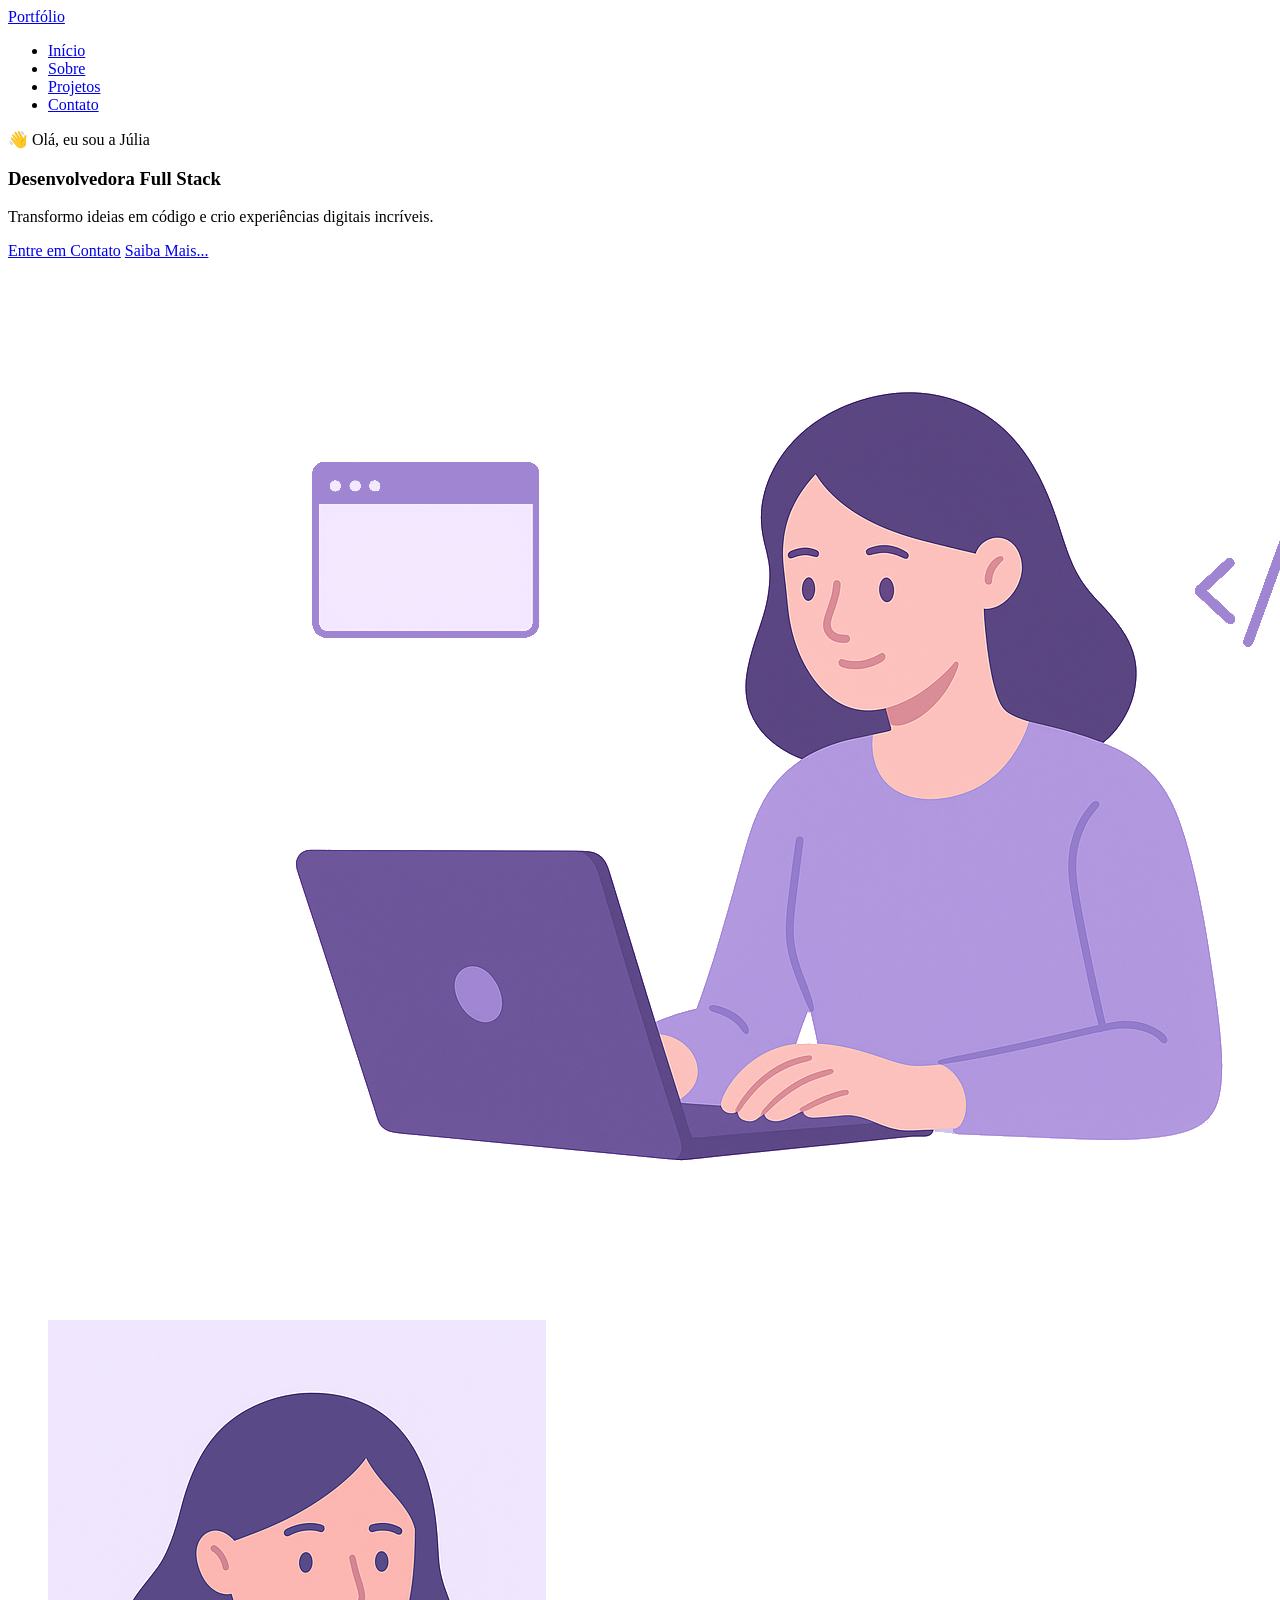
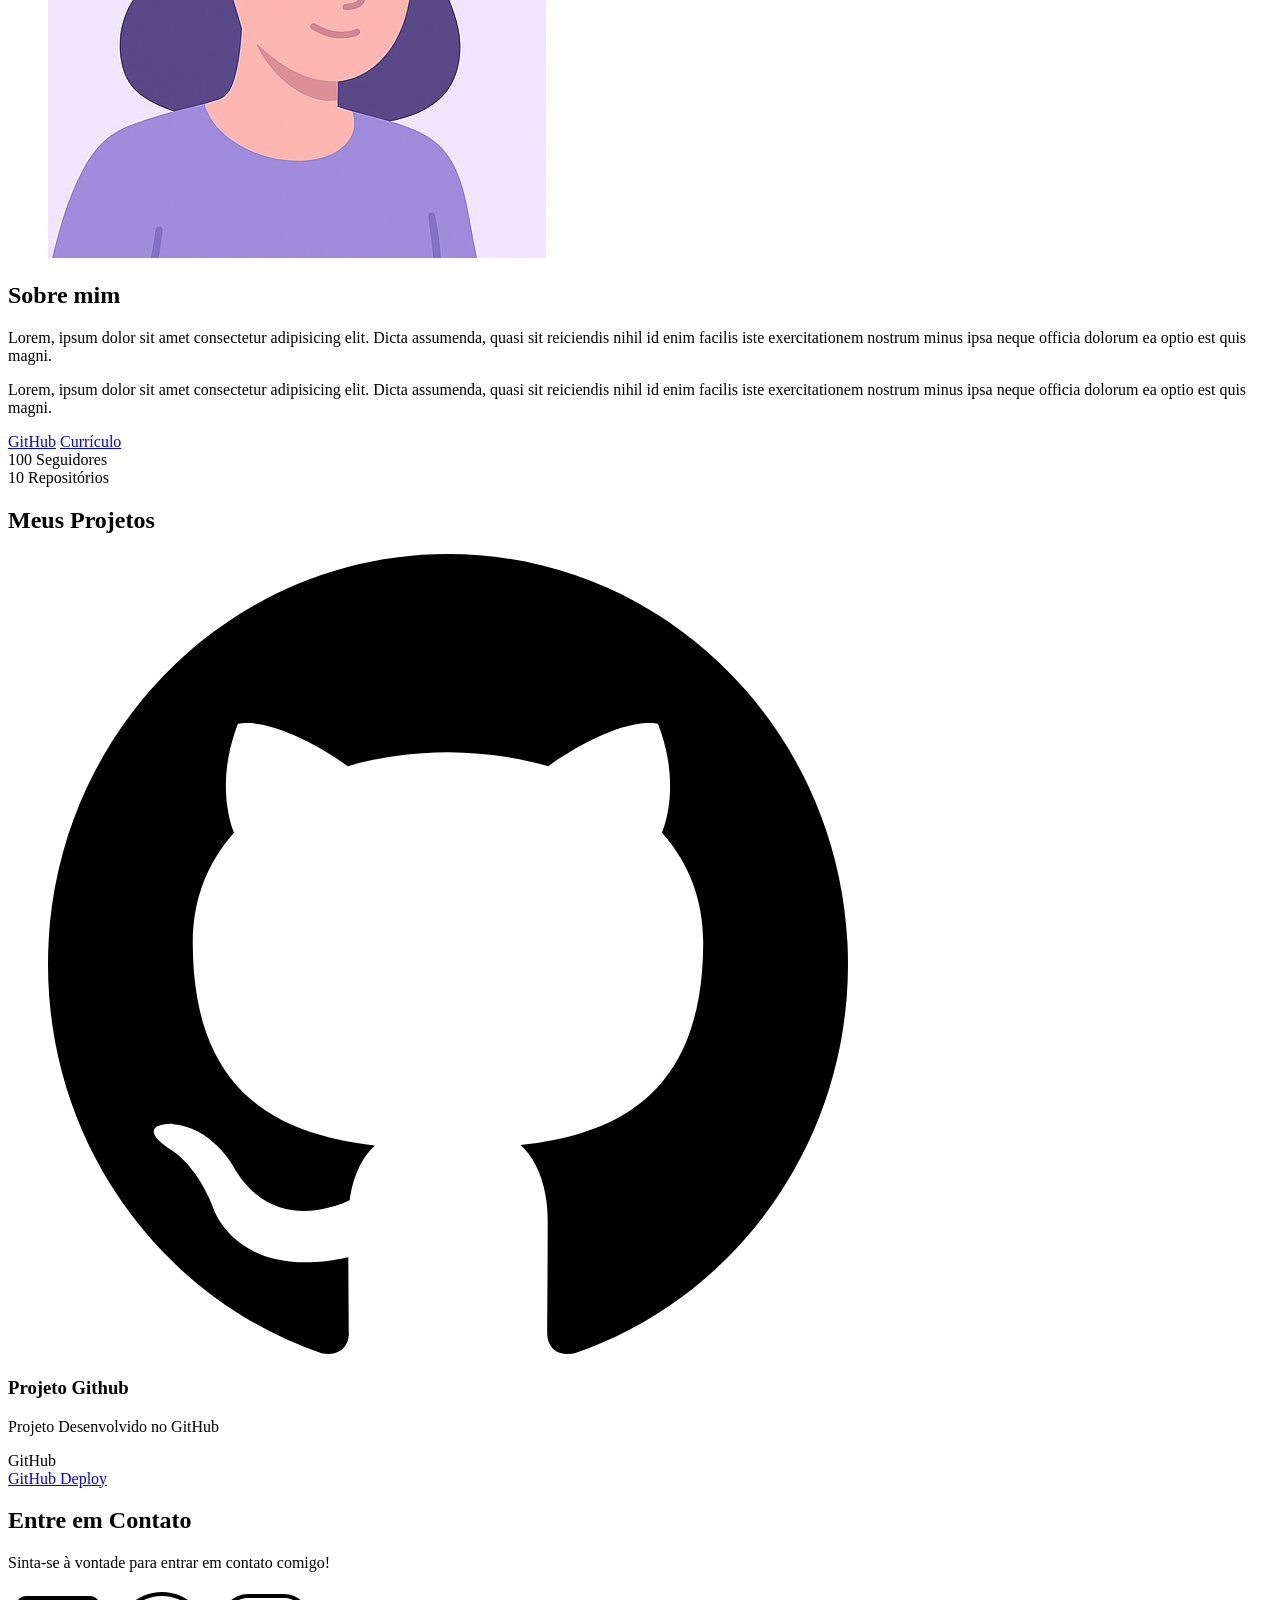
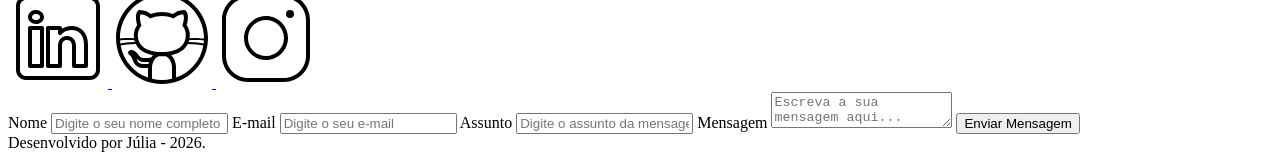
==== index.html @ b851d372 "✨ New Feature: Corpo do projeto." ====
<!DOCTYPE html>
<html lang="pt-BR">
<head>
    
    <meta charset="UTF-8">
    <meta name="viewport" content="width=device-width, initial-scale=1.0">
     <link rel="icon" type="image/svg+xml" href="./assets/img/favicon.svg">
    <title> Portfólio Júlia</title>
</head>
<body>

     <!-- Cabeçalho da Página (header) -->
    <header>

         <div class="menu-content">

        <!-- TÍTULO -->
        <a href="index.html" id="titulo">Portfólio</a>

        <!-- MENU -->
        <nav>
            <ul class="menu-list">
                <li><a href="#hero">Início</a></li>
                <li><a href="#about">Sobre</a></li>
                <li><a href="#projects">Projetos</a></li>
                <li><a href="#contact">Contato</a></li>
            </ul>
        </nav>

    </div>

    </header>
      <!-- Seção Principal da Página (main) -->
    <main>

          <!-- Seção de Boas vindas -->
    <section id="hero" class="section-container hero-container">

        <!-- BOAS VINDAS -->
        <article class="hero-content">

            <span>👋 Olá, eu sou a Júlia</span>
            <h1>Desenvolvedora Full Stack</h1>
            <p>Transformo ideias em código e crio experiências digitais incríveis.</p>

            <div class="buttons-container">
                <a href="#contact" class="botao">Entre em Contato</a>
                <a href="#about" class="botao-outline">Saiba Mais...</a>
            </div>

        </article>

        <!-- IMAGEM -->
        <figure class="hero-image">
            <img src="./assets/img/foto_dev_woman.svg"
                 alt="Foto do autor."
                 class="float-animation">
        </figure>


    </section>

    <!-- Seção Sobre o autor -->
<section id="about" class="section-container about-container">

    <figure class="about-image">
        <img src="./assets/img/avatar_dev_woman.svg" alt="Foto do perfil">
    </figure>

    <article class="about-content">
        <h2>Sobre mim</h2>
        <p>
            Lorem, ipsum dolor sit amet consectetur adipisicing elit.
            Dicta assumenda, quasi sit reiciendis nihil id enim facilis
            iste exercitationem nostrum minus ipsa neque officia dolorum
            ea optio est quis magni.
        </p>
        <p>
            Lorem, ipsum dolor sit amet consectetur adipisicing elit.
            Dicta assumenda, quasi sit reiciendis nihil id enim facilis
            iste exercitationem nostrum minus ipsa neque officia dolorum
            ea optio est quis magni.
        </p>

        <div class="about-buttons-data">
            <div class="buttons-container">
                <a href="#" target="_blank" class="botao">GitHub</a>
                <a href="#" target="_blank" class="botao-outline">Currículo</a>
            </div>

            <div class="data-container">
                <div class="data-item">
                    <span class="data-number">100</span>
                    <span class="data-label">Seguidores</span>
                </div>
                <div class="data-item">
                    <span class="data-number">10</span>
                    <span class="data-label">Repositórios</span>
                </div>
            </div>
        </div>

    </article>

</section>

    <!-- Seção Projetos do autor -->
<section id="projects" class="section-container projects-container">
    <h2>Meus Projetos</h2>

    <!-- Swiper Container -->
    <div class="swiper projects-swiper">
        <div class="swiper-wrapper">
            <div class="swiper-slide">

                <article class="project-card">
                    <figure class="project-image">
                        <img src="./assets/icons/languages/github.svg"
                             alt="Ícone GitHub">
                    </figure>

                    <div class="project-content">
                        <h3>Projeto Github</h3>
                        <p>Projeto Desenvolvido no GitHub</p>

                        <div class="project-tags">
                            <span class="tag">GitHub</span>
                        </div>

                        <div class="project-buttons">
                            <a href="#" target="_blank" class="botao botao-sm">
                                GitHub
                            </a>
                            <a href="#" target="_blank" class="botao-outline botao-sm">
                                Deploy
                            </a>
                        </div>
                    </div>

                </article>

            </div>
        </div>
    </div>

    <!-- Botões de navegação -->
    <div class="swiper-button-next"></div>
    <div class="swiper-button-prev"></div>

    <!-- Paginação -->
    <div class="swiper-pagination"></div>

    </section>

                 <!-- Seção Formulário de Contato e Redes Sociais -->

<section id="contact" class="section-container contact-container">

                            <!-- REDES SOCIAIS -->

    <article class="contact-info">
        <h2>Entre em Contato</h2>
        <p>Sinta-se à vontade para entrar em contato comigo!</p>

        <div class="social-container">
            <a href="#" target="_blank" class="social-icon" aria-label="LinkedIn">
                <img src="./assets/icons/social/linkedin.svg" alt="Link para o Linkedin">
            </a>
            <a href="#" target="_blank" class="social-icon" aria-label="GitHub">
                <img src="./assets/icons/social/github.svg" alt="Link para o GitHub">
            </a>
            <a href="#" target="_blank" class="social-icon" aria-label="Instagram">
                <img src="./assets/icons/social/instagram.svg" alt="Link para o Instagram">
            </a>
        </div>
    </article>

                            <!-- FORMULÁRIO -->
                             
    <form id="formulario">

        <label for="nome">Nome</label>
        <input id="nome" name="nome" type="text" placeholder="Digite o seu nome completo">
        <span id="erro-nome"></span>

        <label for="email">E-mail</label>
        <input id="email" name="email" type="text" placeholder="Digite o seu e-mail">
        <span id="erro-email"></span>

        <label for="assunto">Assunto</label>
        <input id="assunto" name="assunto" type="text" placeholder="Digite o assunto da mensagem">
        <span id="erro-assunto"></span>

        <label for="mensagem">Mensagem</label>
        <textarea id="mensagem" name="mensagem" placeholder="Escreva a sua mensagem aqui..."></textarea>
        <span id="erro-mensagem"></span>

        <button class="botao" type="submit">Enviar Mensagem</button>

    </form>

        </section>

    </main>

    <!-- Rodapé da Página (footer) -->
    <footer>
        Desenvolvido por Júlia - 2026.
    </footer>
</body>
</html>
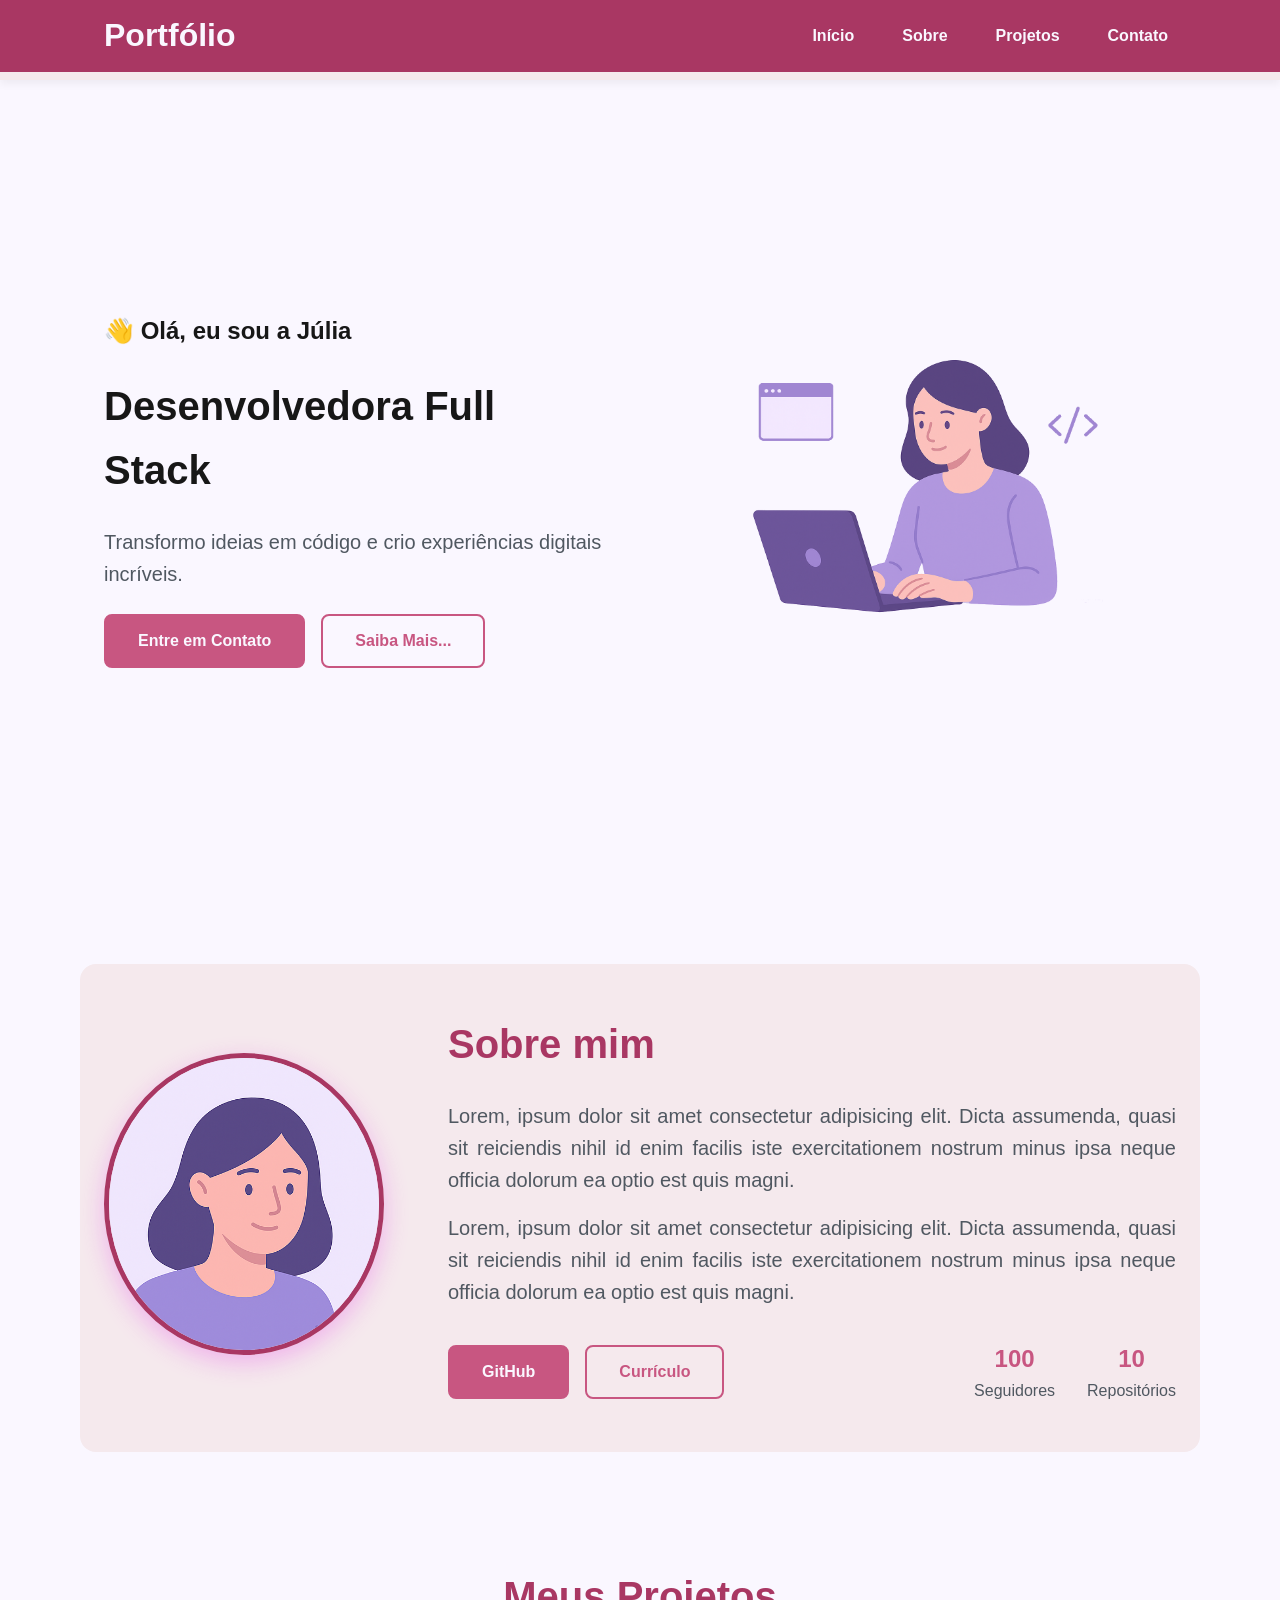
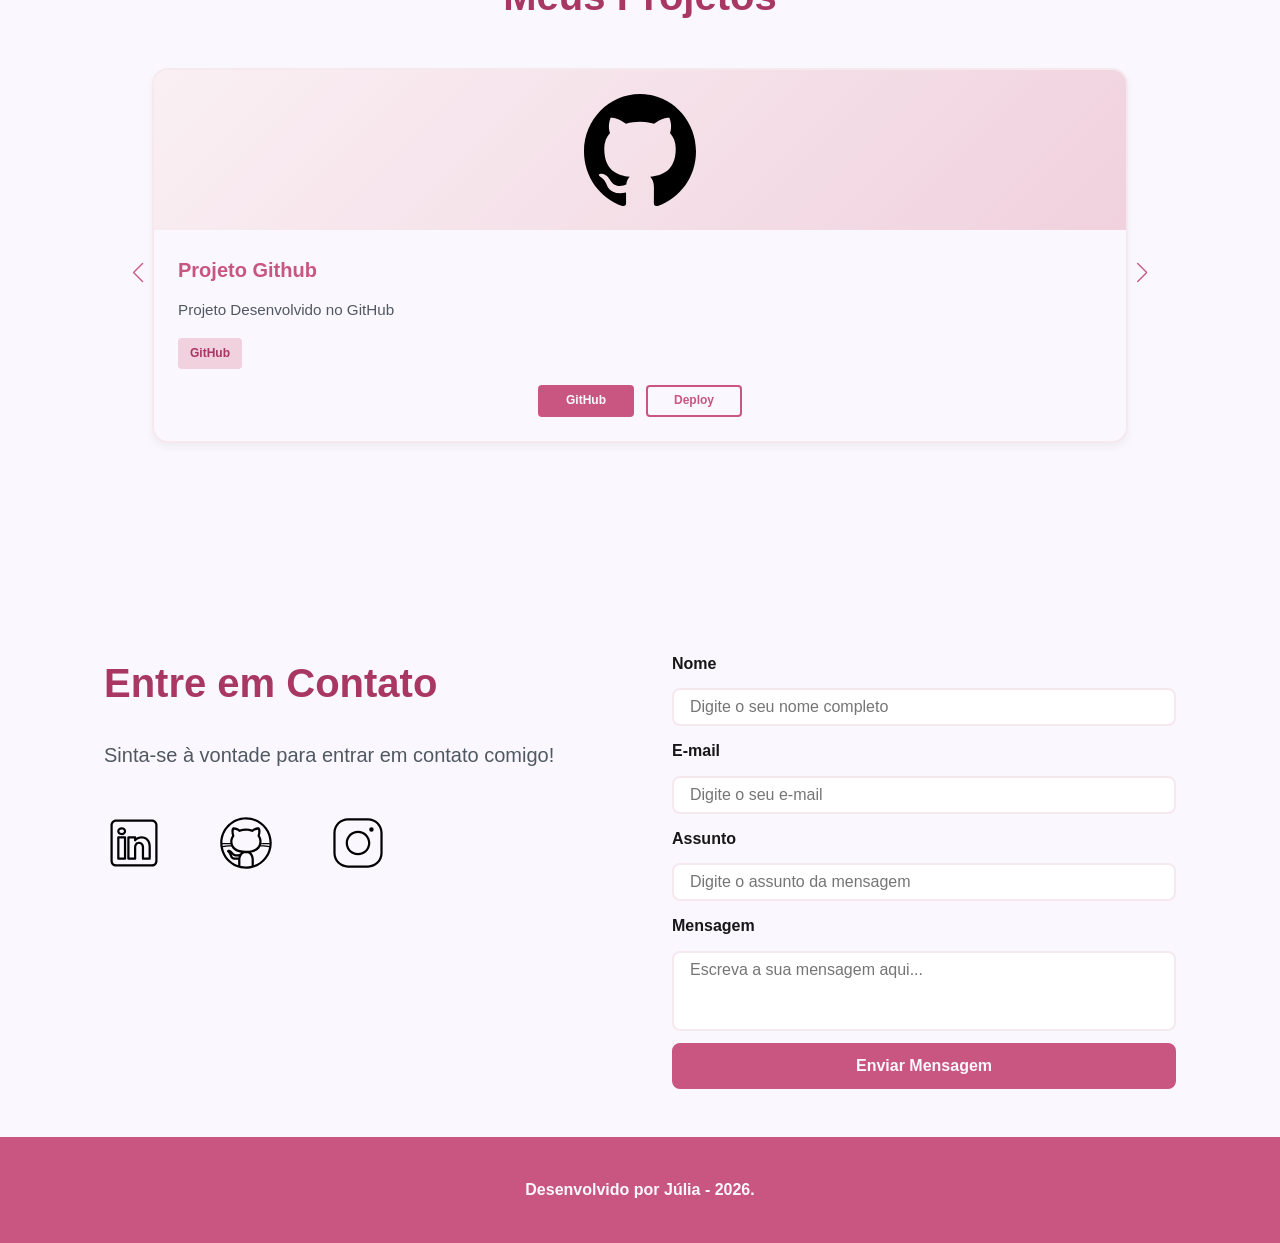
==== commit e646bb89: "💄 UI:  Estilização do projeto." ====
--- a/index.html
+++ b/index.html
@@ -1,10 +1,25 @@
 <!DOCTYPE html>
 <html lang="pt-BR">
 <head>
+
+    <!-- Fontes do Google -->
+<link rel="preconnect" href="https://fonts.googleapis.com">
+<link rel="preconnect" href="https://fonts.gstatic.com" crossorigin>
+
+<!-- Fonte do Google - Poppins -->
+<link href="https://fonts.googleapis.com/css2?family=Poppins&display=swap" rel="stylesheet">
     
     <meta charset="UTF-8">
     <meta name="viewport" content="width=device-width, initial-scale=1.0">
+
+
      <link rel="icon" type="image/svg+xml" href="./assets/img/favicon.svg">
+
+     <!-- SWIPER CSS -->
+    <link rel="stylesheet" href="https://cdn.jsdelivr.net/npm/swiper@11/swiper-bundle.min.css">     
+
+        <!-- CSS Principal da página -->
+     <link rel="stylesheet" href="./assets/css/style.css">
     <title> Portfólio Júlia</title>
 </head>
 <body>
@@ -141,14 +156,15 @@
 
             </div>
         </div>
-    </div>
-
-    <!-- Botões de navegação -->
+         <!-- Botões de navegação -->
     <div class="swiper-button-next"></div>
     <div class="swiper-button-prev"></div>
 
     <!-- Paginação -->
     <div class="swiper-pagination"></div>
+    </div>
+
+   
 
     </section>
 
--- a/assets/css/style.css
+++ b/assets/css/style.css
@@ -0,0 +1,716 @@
+* {
+    margin: 0;
+    padding: 0;
+    box-sizing: border-box;
+    font-family: 'Poppins', sans-serif;
+    font-weight: 400;
+    text-decoration: none;
+    outline: none;
+}
+
+:root {
+
+    /* Paleta de Cores - Purple */
+
+    --pink-50: #FAF0F4;
+
+    --pink-100: #F0D1DD;
+
+    --pink-200: #E6B2C6;
+
+    --pink-300: #E1A3BB;
+
+    --pink-400: #CD658D;
+
+    --pink-500: #C85681;
+
+    --pink-600: #C34676;
+
+    --pink-700: #B93C6C;
+
+    --pink-800: #A93763;
+
+    --pink-900: #3E1424;
+
+    --pink-950: #1F0A12;
+ 
+    /* Cores Neutras */
+
+    --gray-200: #f5e9ed;
+
+    --gray-400: #505861;
+
+    --black: #171717;
+
+    --white: #FAF7FF;
+ 
+    /* Cores de Estado */
+
+    --error: #e63946;
+ 
+    /* Sombras */
+
+    --shadow-sm: 0 0.25rem 0.5rem rgba(0, 0, 0, 0.05);
+
+    --shadow-md: 0 0.25rem 0.75rem #8A2E53;
+
+    --shadow-lg: 0 0.5rem 1.5rem rgba(228, 69, 231, 0.326);
+ 
+    /* Espaçamentos */
+
+    --spacing-xs: 0.5rem;
+
+    --spacing-sm: 1rem;
+
+    --spacing-md: 1.5rem;
+
+    --spacing-lg: 2rem;
+
+    --spacing-xl: 3rem;
+
+    --spacing-2xl: 4rem;
+ 
+    /* Tamanhos de Fonte */
+
+    --text-sm: 0.75rem;
+
+    --text-base: 1rem;
+
+    --text-lg: 1.25rem;
+
+    --text-xl: 1.5rem;
+
+    --text-2xl: 2rem;
+
+    --text-3xl: 2.5rem;
+ 
+    /* Border Radius */
+
+    --radius-sm: 0.25rem;
+
+    --radius-md: 0.5rem;
+
+    --radius-lg: 1rem;
+
+    --radius-xl: 2rem;
+
+    --radius-full: 50%;
+ 
+    /* Animação Padrão */
+
+    --transition-default: all 0.3s ease;
+
+}
+
+html{
+    scroll-behavior: smooth;
+}
+
+body {
+    display: flex;
+    flex-direction: column;
+    min-width: 100vh;
+    background-color: var(--white);
+    line-height: 1.6;
+    color: var(--black);
+
+}
+
+main {
+    flex: 1;
+}
+
+/* Seções - Base Comum*/
+
+.section-container {
+    max-width: 70rem;
+    margin: 0 auto;
+    padding: var(--spacing-xl) var(--spacing-md);
+    scroll-margin-top: 6rem;
+}
+
+/* Botões Container*/
+
+.buttons-container{
+    display: flex;
+    gap: var(--spacing-sm);
+}
+
+.botao,
+.botao-outline{
+    display: inline-block;
+    padding: 0.75rem 2rem;
+    border: 0.15rem solid transparent;
+    border-radius: var(--radius-md);
+    font-size: var(--text-base);
+    font-weight: 600;
+    text-align: center;
+    cursor: pointer;
+    transition: var(--transition-default);
+}
+
+/* Botões Primários */
+
+.botao{
+    border-color: var(--pink-500);
+    background-color: var(--pink-500);
+    color:var(--white);
+}
+.botao:hover{
+    border-color: var(--pink-800);
+    background-color: var(--pink-50);
+    box-shadow: var(--shadow-md);
+    color: var(--pink-500);
+    transform: translateY(-0.25rem);
+}
+
+/* Botões Secundários */
+
+.botao-outline:hover{
+    border-color: var(--white);
+    background-color: var(--pink-500);
+   color: var(--white);
+   box-shadow: var(--shadow-md);
+    transform: translateY(-0.25rem);
+}
+
+
+.botao-outline{
+    border-color: var(--pink-500);
+    background-color: transparent;
+    color:var(--pink-500);
+}
+
+/* Botões Pequenos - Card Projetos*/
+
+.botao.botao-sm,
+.botao-outline.botao-sm{
+    
+min-width: 6rem;
+padding: 0.25rem var(--spacing-sm);
+border-width: 0.125rem;
+border-radius: 0.25rem;
+font-size: var(--text-sm);
+    
+}
+
+/* Secão Header - Cabeçalho e Menu*/
+
+header{
+    position: sticky;
+    top: 0;
+    z-index: 1000;
+    width: 100%;
+    height: 5rem;
+    border-bottom:  var(--spacing-xs) solid var(--gray-200);
+    box-shadow: var(--shadow-sm);
+    background-color: var(--pink-800);
+
+}
+
+header a {
+  font-weight: 600;
+  color: var(--white);
+  transition: color 0.3s ease;
+}
+
+header a:hover {
+  color: var(--pink-900);
+ /*box-shadow: var(--shadow-md);
+  transform: translateY(-0.25rem);*/
+ 
+}
+
+#titulo {
+  font-size: var(--text-2xl);
+  font-weight: 700;
+}
+
+.menu-content {
+  display: flex;
+  justify-content: space-between;
+  align-items: center;
+  max-width: 70rem;
+  height: 100%;
+  margin: 0 auto;
+  padding: 0 var(--spacing-md);
+}
+
+.menu-list  {
+  display: flex;
+  gap: var(--spacing-lg);
+  list-style: none;
+}
+
+.menu-list a {
+padding: var(--spacing-xs);
+}
+
+/* Secão Hero */
+
+.hero-container {
+  display: flex;
+  align-items: center;
+  gap: var(--spacing-2xl);
+  min-height: calc(100vh - 5rem);
+}
+
+.hero-content {
+  display: flex;
+  flex: 1;
+  flex-direction:column;
+  gap: var(--spacing-md);
+}
+.hero-content span {
+  font-size: var(--text-xl);
+  font-weight: 700;
+}
+
+.hero-content h1 {
+  font-size: var(--text-3xl);
+  font-weight: 700;
+}
+.hero-content p,
+.about-content p,
+.contact-info p {
+  font-size: var(--text-lg);
+  color: var(--gray-400);
+}
+
+.hero-image {
+  display: flex;
+  flex: 1;
+  justify-content: center;
+}
+
+.hero-image img {
+  width: 100%;
+  max-width: 100%;
+  border-radius: var(--radius-xl);
+}
+
+/* Animação Flutuante */
+
+@keyframes float {
+  0%, 100% {
+    transform: translateY(0);
+  }
+  50% {
+    transform: translateY(-1.25rem);
+  }
+}
+
+.float-animation {
+  animation: float 3s ease-in-out infinite;
+}
+
+/* Seção About */
+
+.about-container {
+  display: flex;
+  align-items: center;
+  gap: var(--spacing-2xl);
+  margin: var(--spacing-2xl) auto;
+  border-radius: var(--radius-lg);
+  background-color: var(--gray-200);
+}
+
+/* About Image */
+
+.about-image {
+  flex: 0 0 17.5rem;
+}
+
+.about-image img {
+  width: 100%;
+  border: 0.35rem solid var(--pink-800);
+  border-radius: var(--radius-full);
+  box-shadow: var(--shadow-lg);
+}
+/******************************************/
+
+.about-content h2,
+.projects-container h2,
+.contact-info h2 {
+  margin-bottom: var(--spacing-md);
+  font-size: var(--text-3xl);
+  font-weight: 700;
+  color: var(--pink-800);
+}
+
+.about-content p {
+  margin-bottom: var(--spacing-sm);
+  text-align: justify;
+}
+
+/* Botões About  */
+
+.about-buttons-data {
+  display: flex;
+  justify-content: space-between;
+  align-items: center;
+  gap: var(--spacing-lg);
+  margin-top: var(--spacing-lg);
+}
+
+.about-buttons-data .botao {
+  margin-right: auto;
+}
+
+.data-container {
+  display: flex;
+  gap: var(--spacing-lg);
+  margin-top: 0;
+}
+
+.data-item {
+  display: flex;
+  flex-direction: column;
+  align-items: center;
+}
+
+.data-number {
+  font-size: var(--text-xl);
+  font-weight: 700;
+  text-align: center;
+  color: var(--pink-500);
+}
+
+.data-label {
+  font-size: var(--text-base);
+  text-align: center;
+  color: var(--gray-400);
+}
+
+/* Seção Projetos */
+
+.projects-container {
+    scroll-margin-top: 3rem;
+    margin: var(--spacing-2xl) auto;
+    color: var(--pink-500);
+    text-align: center;
+}
+
+.projects-swiper {
+    position: relative;
+    width: 100%;
+    padding: var(--spacing-sm) var(--spacing-xl) var(--spacing-xl);
+    overflow: hidden;
+}
+
+.project-card {
+    display: flex;
+    flex-direction: column;
+    width: 100%;
+    height: 100%;
+    border: 0.15rem solid var(--gray-200);
+    border-radius: var(--radius-lg);
+    background-color: var(--white);
+    box-shadow: var(--shadow-sm);
+    overflow: hidden;
+    transition: var(--transition-default);
+}
+
+.project-card:hover {
+    box-shadow: var(--shadow-lg);
+}
+
+.project-image {
+    display: flex;
+    align-items: center;
+    justify-content: center;
+    width: 100%;
+    height: 10rem;
+    background: linear-gradient(135deg, var(--pink-50) 0%, var(--pink-100) 100%);
+}
+
+.project-image img {
+    width: 75%;
+    height: 75%;
+    max-width: 7rem;
+    max-height: 7rem;
+    object-fit: contain;
+    transition: transform 0.3s ease;
+}
+
+/* Efeito de Zoom e Brilho */
+
+.project-image {
+    overflow: hidden;
+    position: relative;
+}
+
+.project-image img {
+    transition: transform 0.4s ease, filter 0.4s ease;
+}
+
+.project-card:hover .project-image img {
+    transform: scale(1.12);
+    filter: brightness(1.2);
+}
+
+/* brilho neon por cima */
+.project-image::after {
+    content: "";
+    position: absolute;
+    inset: 0;
+    background: linear-gradient(135deg, transparent, #ca2363);
+    opacity: 0;
+    transition: opacity 0.3s ease;
+}
+
+.project-card:hover .project-image::after {
+    opacity: 0.2;
+}
+
+/* Fim efeito de zoom e brilho */
+
+.project-content {
+    display: flex;
+    flex: 1;
+    flex-direction: column;
+    padding: var(--spacing-md);
+    text-align: left;
+}
+
+.project-content h3 {
+    margin-bottom: 0.75rem;
+    font-size: var(--text-lg);
+    font-weight: 700;
+}
+
+.project-content p {
+    flex: 1;
+    margin-bottom: var(--spacing-sm);
+    font-size: 0.95rem;
+    color: var(--gray-400);
+}
+
+.project-tags {
+    display: flex;
+    flex-wrap: wrap;
+    gap: var(--spacing-xs);
+}
+
+.tag {
+    padding: 0.375rem 0.75rem;
+    border-radius: var(--radius-sm);
+    background-color: var(--pink-100);
+    font-size: var(--text-sm);
+    font-weight: 600;
+    color: var(--pink-800);
+}
+
+.project-buttons {
+    display: flex;
+    justify-content: center;
+    align-items: center;
+    gap: 0.75rem;
+    margin-top: var(--spacing-sm);
+}
+
+
+            /* SWIPPER */
+
+.swiper-wrapper {
+    align-items: stretch;
+}
+
+.swiper-slide {
+    display: flex;
+    height: auto;
+}
+
+/* Botões do Swiper (navegação) */
+.swiper-button-next,
+.swiper-button-prev {
+    width: 3rem;
+    height: 3rem;
+}
+
+.swiper-button-next:after,
+.swiper-button-prev:after {
+    font-size: var(--text-lg);
+    color: var(--pink-500);
+}
+
+.swiper-button-next:hover:after,
+.swiper-button-prev:hover:after {
+    color: var(--pink-800);
+}
+
+/* Indicadores de paginação */
+
+.swiper-pagination-bullet {
+    width: 0.75rem;
+    height: 0.75rem;
+    background-color: var(--gray-200);
+    opacity: 1;
+}
+
+.swiper-pagination-bullet-active {
+    width: var(--spacing-lg);
+    border-radius: var(--radius-sm);
+    background-color: var(--pink-500);
+}
+
+/* Seção Contato */
+
+.contact-container {
+  display: grid;
+  grid-template-columns: 1fr 1fr;
+  gap: var(--spacing-2xl);
+}
+
+/*Redes Sociais */
+
+.contact-info h2 {
+  margin-bottom: var(--spacing-md);
+}
+
+.contact-info p{
+  margin-bottom: var(--spacing-lg);
+}
+
+.social-container {
+  display: flex;
+  justify-content: flex-start;
+  gap: var(--spacing-lg);
+  padding-left: 0;
+  margin-left: -10px;
+
+}
+.social-icon {
+  width: 5rem;
+  height: 5rem;
+  padding: 0.75rem;
+  border-radius: var(--radius-md);
+  transition: var(--transition-default);
+}
+
+.social-icon img {
+  width: 100%;
+  filter: brightness(0) saturate(100%);
+  transition: filter 0.3s ease;
+}
+
+.social-icon img:hover {
+  filter: brightness(0) saturate(100%) invert(56%) sepia(53%) saturate(734%) hue-rotate(293deg) brightness(93%) contrast(93%);
+}
+
+
+/* Formulário de Contato */
+
+form {
+  display: flex;
+  flex-direction: column;
+  gap: 0.75rem;
+}
+
+form label {
+  font-size: var(--text-base);
+  font-weight: 600;
+}
+form input,
+form textarea {
+  width: 100%;
+  padding: 0.5rem var(--spacing-sm);
+  border: 0.15rem solid var(--gray-200);
+  border-radius: var(--radius-md);
+  font-family: inherit;
+  font-size: var(--text-base);
+  transition: border-color 0.3s ease;
+}
+
+form input:focus,
+form textarea:focus {
+  border-color: 2px solid #e66599;
+  outline: none;
+    box-shadow: 
+    0 0 5px #e66599,
+    0 0 10px #e66599,
+    0 0 10px #e66599;
+}
+form textarea {
+  min-height: 5rem;
+  resize: none;
+}
+
+form span {
+  margin-top: -0.75rem;
+  font-size: var(--text-sm);
+  color: var(--error);
+}
+
+
+/* Rodapé do Site */
+
+footer {
+  padding: 2.5rem;
+  background: linear-gradient(to right, var(--pink-500), var(--pink-500));
+  font-weight: 600;
+  text-align: center;
+  color: var(--white);
+}
+
+
+/* Página Success */
+
+/* Configuração CSS da Página Success */
+
+.success-container {
+  display: flex;
+  flex-direction: column;
+  justify-content: center;
+  align-items: center;
+  width: 100%;
+  min-height: calc(100vh - 12.5rem);
+  padding: var(--spacing-xl) var(--spacing-md);
+}
+
+/* Texto Success */
+
+.success-content {
+  display: flex;
+  flex-direction: column;
+  align-items: center;
+  gap: var(--spacing-md);
+  max-width: 37.5rem;
+  text-align: center;
+}
+
+.success-content h1 {
+  font-size: var(--text-3xl);
+  font-weight: 700;
+  color: var(--purple-800);
+}
+
+.success-content h2 {
+  font-size: var(--text-lg);
+  color: var(--gray-400);
+}
+
+/*  Success imagem */
+
+.success-icon {
+  display: flex;
+  align-items: center;
+  justify-content: center;
+  width: 7.5rem;
+  height: 7.5rem;
+  border-radius: var(--radius-full);
+  background-color: var(--pink-100);
+}
+
+.success-icon img {
+  width: 6rem;
+  height: 6rem;
+ filter: brightness(0)
+        saturate(100%)
+        invert(25%)
+        sepia(85%)
+        saturate(3500%)
+        hue-rotate(320deg)
+        brightness(90%)
+        contrast(50%);
+}
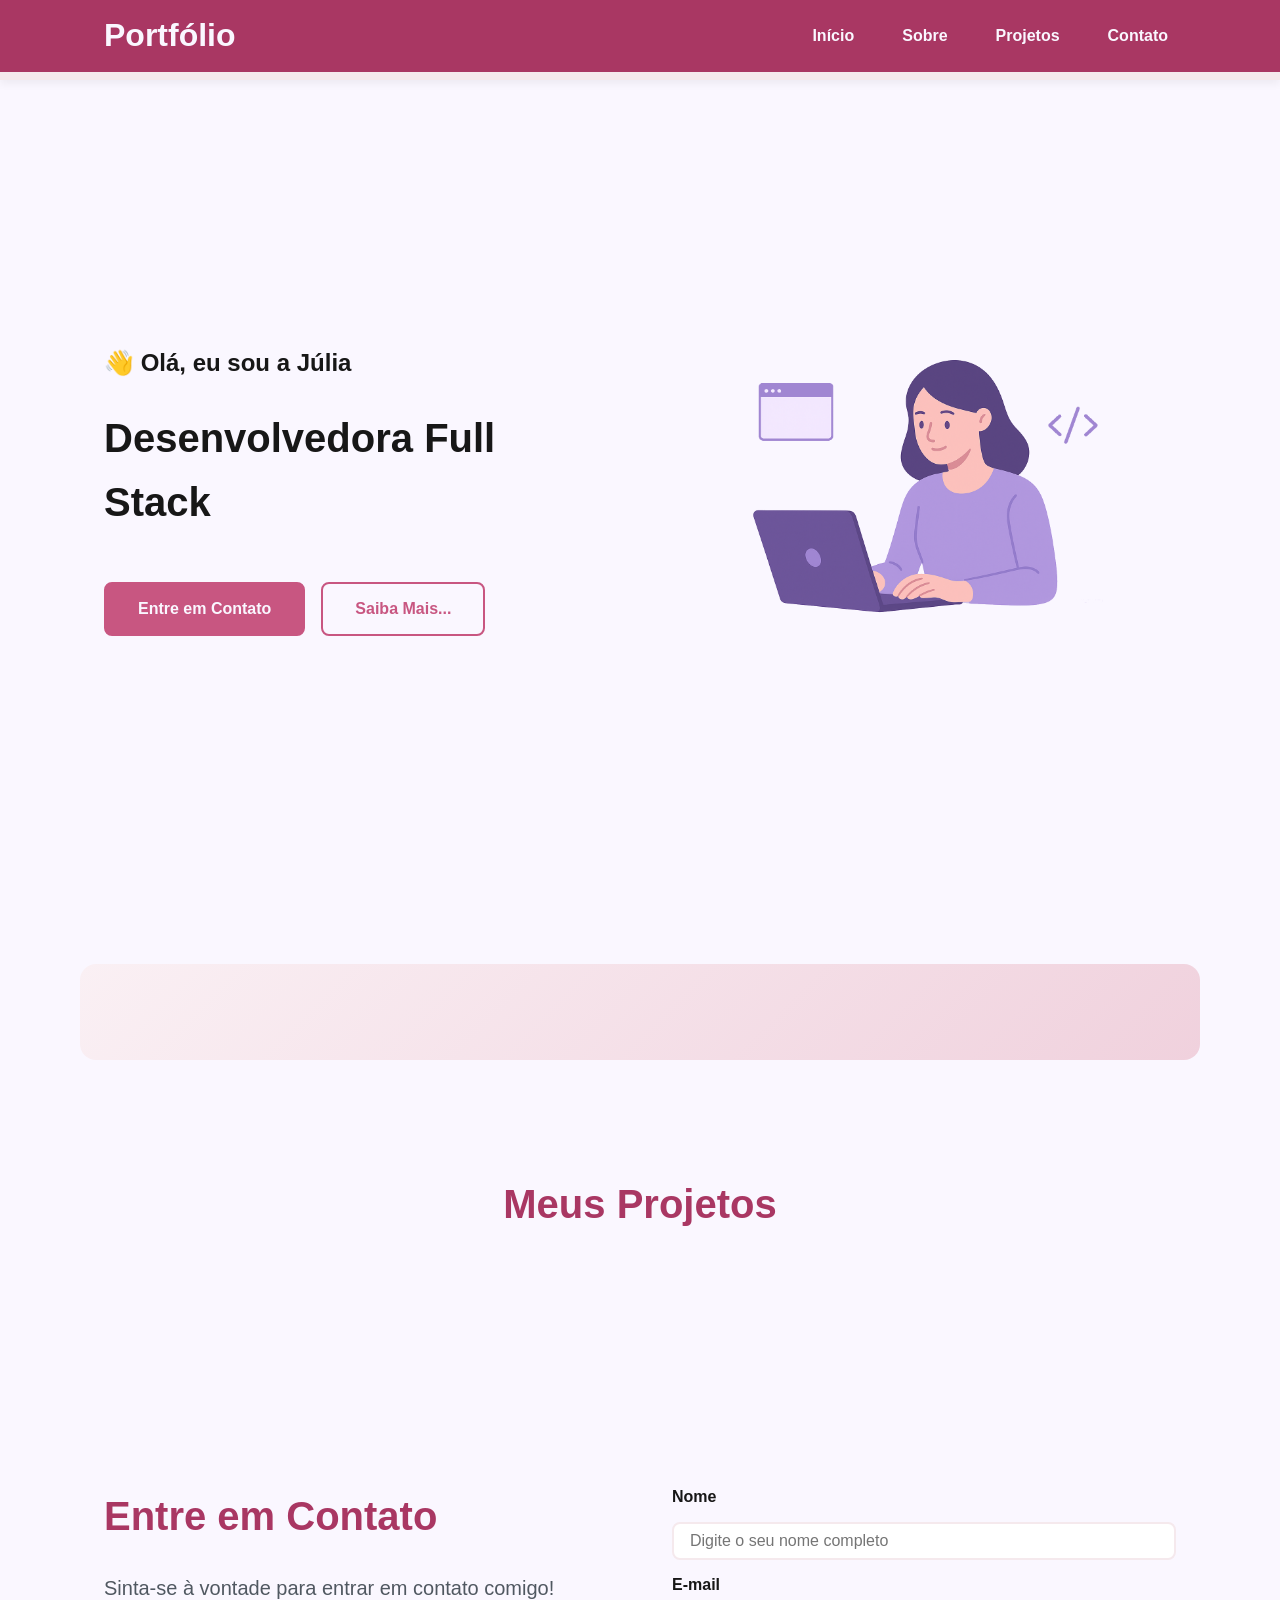
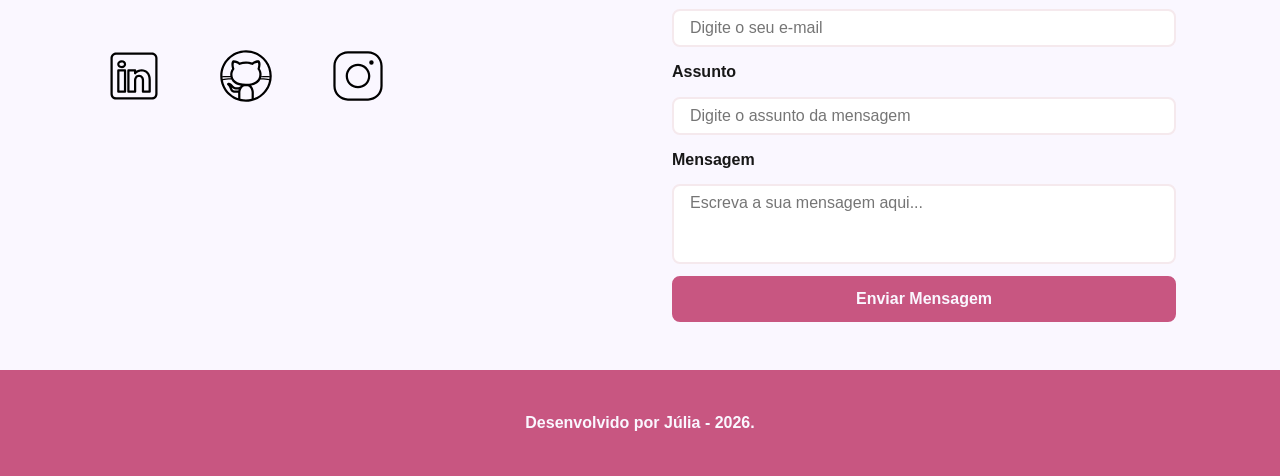
==== commit 38afa683: "🐛 FIX: Ajustes card." ====
--- a/index.html
+++ b/index.html
@@ -42,6 +42,8 @@
             </ul>
         </nav>
 
+    
+
     </div>
 
     </header>
@@ -56,7 +58,9 @@
 
             <span>👋 Olá, eu sou a Júlia</span>
             <h1>Desenvolvedora Full Stack</h1>
-            <p>Transformo ideias em código e crio experiências digitais incríveis.</p>
+            <!-- <p>Transformo ideias em código e crio experiências digitais incríveis.</p> -->
+
+            <p id="typing-text"></p>
 
             <div class="buttons-container">
                 <a href="#contact" class="botao">Entre em Contato</a>
@@ -78,45 +82,7 @@
     <!-- Seção Sobre o autor -->
 <section id="about" class="section-container about-container">
 
-    <figure class="about-image">
-        <img src="./assets/img/avatar_dev_woman.svg" alt="Foto do perfil">
-    </figure>
-
-    <article class="about-content">
-        <h2>Sobre mim</h2>
-        <p>
-            Lorem, ipsum dolor sit amet consectetur adipisicing elit.
-            Dicta assumenda, quasi sit reiciendis nihil id enim facilis
-            iste exercitationem nostrum minus ipsa neque officia dolorum
-            ea optio est quis magni.
-        </p>
-        <p>
-            Lorem, ipsum dolor sit amet consectetur adipisicing elit.
-            Dicta assumenda, quasi sit reiciendis nihil id enim facilis
-            iste exercitationem nostrum minus ipsa neque officia dolorum
-            ea optio est quis magni.
-        </p>
-
-        <div class="about-buttons-data">
-            <div class="buttons-container">
-                <a href="#" target="_blank" class="botao">GitHub</a>
-                <a href="#" target="_blank" class="botao-outline">Currículo</a>
-            </div>
-
-            <div class="data-container">
-                <div class="data-item">
-                    <span class="data-number">100</span>
-                    <span class="data-label">Seguidores</span>
-                </div>
-                <div class="data-item">
-                    <span class="data-number">10</span>
-                    <span class="data-label">Repositórios</span>
-                </div>
-            </div>
-        </div>
-
-    </article>
-
+    
 </section>
 
     <!-- Seção Projetos do autor -->
@@ -126,35 +92,7 @@
     <!-- Swiper Container -->
     <div class="swiper projects-swiper">
         <div class="swiper-wrapper">
-            <div class="swiper-slide">
-
-                <article class="project-card">
-                    <figure class="project-image">
-                        <img src="./assets/icons/languages/github.svg"
-                             alt="Ícone GitHub">
-                    </figure>
-
-                    <div class="project-content">
-                        <h3>Projeto Github</h3>
-                        <p>Projeto Desenvolvido no GitHub</p>
-
-                        <div class="project-tags">
-                            <span class="tag">GitHub</span>
-                        </div>
-
-                        <div class="project-buttons">
-                            <a href="#" target="_blank" class="botao botao-sm">
-                                GitHub
-                            </a>
-                            <a href="#" target="_blank" class="botao-outline botao-sm">
-                                Deploy
-                            </a>
-                        </div>
-                    </div>
-
-                </article>
-
-            </div>
+           
         </div>
          <!-- Botões de navegação -->
     <div class="swiper-button-next"></div>
@@ -193,7 +131,10 @@
 
                             <!-- FORMULÁRIO -->
                              
-    <form id="formulario">
+    <form id="formulario" action="https://formsubmit.co/9873f9ee03487d46e8f03688a0ff07a3" method="POST">
+
+        <input type="hidden" name="_next" value="http://localhost:5500/success.html">
+        <input type="hidden" name="_captcha" value="false">
 
         <label for="nome">Nome</label>
         <input id="nome" name="nome" type="text" placeholder="Digite o seu nome completo">
@@ -223,5 +164,11 @@
     <footer>
         Desenvolvido por Júlia - 2026.
     </footer>
+
+    <!-- SWIPER JS -->
+<script src="https://cdn.jsdelivr.net/npm/swiper@11/swiper-bundle.min.js"></script>
+
+    <!-- Script JavaScript-->
+<script src="./assets/js/script.js"></script>
 </body>
 </html>
--- a/assets/css/style.css
+++ b/assets/css/style.css
@@ -10,7 +10,7 @@
 
 :root {
 
-    /* Paleta de Cores - Purple */
+    /* Paleta de Cores - Pink */
 
     --pink-50: #FAF0F4;
 
@@ -100,7 +100,10 @@
 
     --transition-default: all 0.3s ease;
 
-}
+
+}
+
+
 
 html{
     scroll-behavior: smooth;
@@ -291,7 +294,7 @@
 
 /* Animação Flutuante */
 
-@keyframes float {
+/* @keyframes float {
   0%, 100% {
     transform: translateY(0);
   }
@@ -302,7 +305,9 @@
 
 .float-animation {
   animation: float 3s ease-in-out infinite;
-}
+} */
+
+
 
 /* Seção About */
 
@@ -315,6 +320,22 @@
   background-color: var(--gray-200);
 }
 
+/* Efeito About */
+
+.about-container {
+  background: linear-gradient(
+    135deg,
+    var(--pink-50),
+    var(--pink-100),
+    var(--pink-50)
+  );
+  background-size: 200% 200%;
+  transition: background-position 0.5s ease;
+}
+
+.about-container:hover {
+  background-position: right;
+}
 /* About Image */
 
 .about-image {
@@ -323,9 +344,10 @@
 
 .about-image img {
   width: 100%;
-  border: 0.35rem solid var(--pink-800);
+  border: 0.35rem solid var(--gray-200);
   border-radius: var(--radius-full);
   box-shadow: var(--shadow-lg);
+  box-shadow: var(--gray-400) 0px 0px 15px;
 }
 /******************************************/
 
@@ -413,6 +435,8 @@
 
 .project-card:hover {
     box-shadow: var(--shadow-lg);
+    transform: translateY(-0.25rem);
+    box-shadow: var(--pink-900) 0px 0px 15px;
 }
 
 .project-image {
@@ -421,7 +445,7 @@
     justify-content: center;
     width: 100%;
     height: 10rem;
-    background: linear-gradient(135deg, var(--pink-50) 0%, var(--pink-100) 100%);
+    background: linear-gradient(135deg, var(--pink-50) 0%, var(--pink-00) 100%);
 }
 
 .project-image img {
@@ -450,17 +474,30 @@
 }
 
 /* brilho neon por cima */
+
 .project-image::after {
     content: "";
     position: absolute;
     inset: 0;
-    background: linear-gradient(135deg, transparent, #ca2363);
+
+    background: linear-gradient(
+        135deg,
+        transparent,
+        var(--pink-500),
+        transparent
+    );
+
+    background-size: 200% 200%;
     opacity: 0;
-    transition: opacity 0.3s ease;
+
+    transition: 
+        opacity 0.3s ease,
+        background-position 0.5s ease;
 }
 
 .project-card:hover .project-image::after {
-    opacity: 0.2;
+    opacity: 0.3;
+    background-position: right;
 }
 
 /* Fim efeito de zoom e brilho */
@@ -713,4 +750,453 @@
         hue-rotate(320deg)
         brightness(90%)
         contrast(50%);
-}+}
+
+/* Responsividade Tablets */
+
+@media screen and (max-width: 1024px) {
+
+    /* Layout */
+    .section-container {
+        padding: var(--spacing-lg) var(--spacing-md);
+    }
+
+    /* Tipografia */
+    .section-container h1 {
+        font-size: var(--text-3xl);
+    }
+
+    .section-container h2 {
+        font-size: var(--text-2xl);
+    }
+
+    .section-container p {
+        font-size: var(--text-base);
+    }
+
+    .section-container span {
+        font-size: var(--text-lg);
+    }
+
+    .success-content h1 {
+        font-size: var(--text-3xl);
+    }
+
+    .success-content h2 {
+        font-size: var(--text-xl);
+    }
+
+    /* Header - Oculta menu em telas pequenas */
+    @media (max-width: 768px) {
+        .menu-list {
+            display: none;
+        }
+    }
+
+    /* Hero */
+.hero-container {
+    flex-direction: column-reverse;
+    gap: var(--spacing-lg);
+    min-height: 60vh;
+    text-align: center;
+}
+
+.hero-content,
+.hero-image {
+    width: 90%;
+}
+
+.hero-image img {
+    object-fit: cover;
+}
+
+.buttons-container {
+    justify-content: center;
+    width: 100%;
+}
+
+.hero-container .botao,
+.hero-container .botao-outline {
+    padding: 0.75rem 1.5rem;
+    font-size: 0.95rem;
+    white-space: nowrap;
+}
+
+/******************************/
+
+           /* About */
+
+.about-container {
+    flex-direction: column;
+    gap: var(--spacing-md);
+    margin: var(--spacing-lg);
+    padding: var(--spacing-lg);
+}
+
+.about-image {
+    flex: 0 0 auto;
+    width: 100%;
+    display: flex;
+    justify-content: center;
+}
+
+.about-image img {
+    max-width: 16rem;
+    width: 100%;
+}
+
+.about-content {
+    width: 100%;
+}
+
+.about-buttons-data {
+    flex-direction: column;
+    gap: var(--spacing-md);
+    align-items: stretch;
+}
+
+.about-buttons-data .botao {
+    margin-right: 0;
+}
+
+.data-container {
+    justify-content: center;
+    width: 100%;
+}
+
+            /* Projects */
+
+
+.projects-container {
+    margin: var(--spacing-lg) auto 0;
+}
+
+.projects-swiper {
+    margin: 0;
+    padding: var(--spacing-sm) var(--spacing-lg) 2.5rem;
+}
+
+.project-card {
+    width: 100%;
+    height: 30rem;
+    min-height: 30rem;
+    max-height: 30rem;
+    max-width: 100%;
+}
+
+.project-content {
+    display: flex;
+    flex-direction: column;
+    justify-content: space-between;
+    height: 100%;
+}
+
+.project-content p {
+    flex: 1;
+    overflow: hidden;
+}
+
+.project-tags {
+    min-height: 2.5rem;
+    align-items: flex-start;
+}
+
+.swiper-wrapper {
+    align-items: stretch;
+}
+
+.swiper-slide {
+    display: flex;
+    justify-content: center;
+    align-items: stretch;
+    height: auto;
+}
+
+.swiper-button-next,
+.swiper-button-prev {
+    display: none;
+}
+
+          /* Contact */
+.contact-container {
+    grid-template-columns: 1fr;
+    gap: var(--spacing-lg);
+    width: 90%;
+    margin: 0 auto;
+}
+
+ /* Redes Sociais */
+
+  .social-container {
+  display: flex;
+  justify-content: center;
+  gap: var(--spacing-lg);
+
+
+}
+
+        /* Success Page */
+.success-container {
+    padding: var(--spacing-xl) var(--spacing-md);
+    min-height: calc(100vh - 10rem);
+}
+
+.success-content {
+    gap: var(--spacing-lg);
+    max-width: 35rem;
+}
+
+.success-icon {
+    width: 6rem;
+    height: 6rem;
+}
+
+.success-icon img {
+    width: 5rem;
+    height: 5rem;
+}
+
+}
+
+/* Responsividade  Celulares */
+
+@media screen and (max-width: 480px) {
+
+             /* Layout */
+
+    .section-container {
+        padding: var(--spacing-md) var(--spacing-sm);
+    }
+
+         /* Tipografia Mobile */
+
+
+    .section-container h1 {
+        font-size: var(--text-xl);
+    }
+
+    .section-container h2 {
+        font-size: var(--text-xl);
+    }
+
+    .section-container p {
+        font-size: var(--text-base);
+    }
+
+    .section-container span {
+        font-size: var(--text-lg);
+    }
+
+    .success-content h1 {
+        font-size: var(--text-xl);
+    }
+
+    .success-content h2 {
+        font-size: var(--text-base);
+    }
+
+             /* Header */
+
+
+    #titulo {
+        font-size: var(--text-xl);
+    }
+
+    .menu-list {
+        display: none;
+    }
+
+            /* Hero */
+
+
+.hero-container {
+    gap: var(--spacing-sm);
+}
+
+.hero-content {
+    gap: var(--spacing-xs);
+    width: 100%;
+}
+
+.buttons-container {
+    flex-direction: column;
+    gap: 0.75rem;
+    width: 100%;
+}
+
+.buttons-container .botao,
+.buttons-container .botao-outline {
+    width: 100%;
+}
+
+.hero-container .botao,
+.hero-container .botao-outline {
+    padding: 0.75rem 1rem;
+    font-size: 0.95rem;
+    white-space: nowrap;
+}
+
+.hero-image {
+    width: 100%;
+}
+
+.hero-image img {
+    max-width: 20rem;
+}
+
+           /* About */
+
+
+.about-container {
+    margin: var(--spacing-lg) 0.5rem;
+    padding: var(--spacing-md);
+}
+
+.about-image img {
+    max-width: 14rem;
+}
+
+.about-buttons-data .botao,
+.about-buttons-data .botao-outline {
+    width: 100%;
+    padding: 0.75rem var(--spacing-lg);
+    font-size: var(--text-base);
+    text-align: center;
+}
+
+.data-number {
+    font-size: var(--text-lg);
+}
+
+.data-label {
+    font-size: var(--text-sm);
+}
+
+           /* Projects */
+
+.projects-container {
+    margin: var(--spacing-lg) auto 0;
+}
+
+.projects-swiper {
+    position: relative;
+    margin: 0;
+    padding: var(--spacing-sm) 0 2rem 0;
+    overflow: visible;
+}
+
+.project-card {
+    width: 100%;
+    height: 20rem;
+    max-width: 20rem;
+}
+
+.project-image {
+    height: 10rem;
+}
+
+.project-content {
+    padding: var(--spacing-md);
+}
+
+.project-content h3 {
+    font-size: 1.25rem;
+}
+
+.project-content p {
+    font-size: 0.95rem;
+}
+
+           /* Contact */
+
+
+.contact-container {
+    width: 100%;
+}
+
+.contact-info p {
+    margin-bottom: var(--spacing-md);
+}
+
+.social-container {
+    flex-wrap: wrap;
+    gap: var(--spacing-lg);
+    margin-bottom: var(--spacing-xs);
+}
+
+.social-icon {
+    width: 4rem;
+    height: 4rem;
+}
+
+          /* Formulário */
+
+form {
+    gap: var(--spacing-sm);
+}
+
+form label {
+    font-size: 0.95rem;
+}
+
+form input,
+form textarea {
+    padding: 0.75rem;
+    font-size: var(--text-base);
+}
+
+form button {
+    padding: 0.75rem var(--spacing-md);
+    font-size: var(--text-base);
+}
+
+ /* Redes Sociais */
+
+  .social-container {
+  display: flex;
+  justify-content: center;
+  gap: var(--spacing-lg);
+
+
+}
+
+
+
+               /* Footer */
+
+footer {
+    padding: var(--spacing-md) var(--spacing-sm);
+    font-size: var(--text-sm);
+}
+
+            /* Success Page */
+
+.success-container {
+    padding: var(--spacing-lg) var(--spacing-sm);
+    min-height: calc(100vh - 8rem);
+}
+
+.success-content {
+    gap: var(--spacing-md);
+    max-width: 100%;
+    padding: 0 var(--spacing-sm);
+}
+
+.success-icon {
+    width: 5rem;
+    height: 5rem;
+}
+
+.success-icon img {
+    width: 4rem;
+    height: 4rem;
+}
+
+.success-content .botao {
+    width: 100%;
+    max-width: 20rem;
+    padding: 0.75rem var(--spacing-lg);
+}
+
+}
+
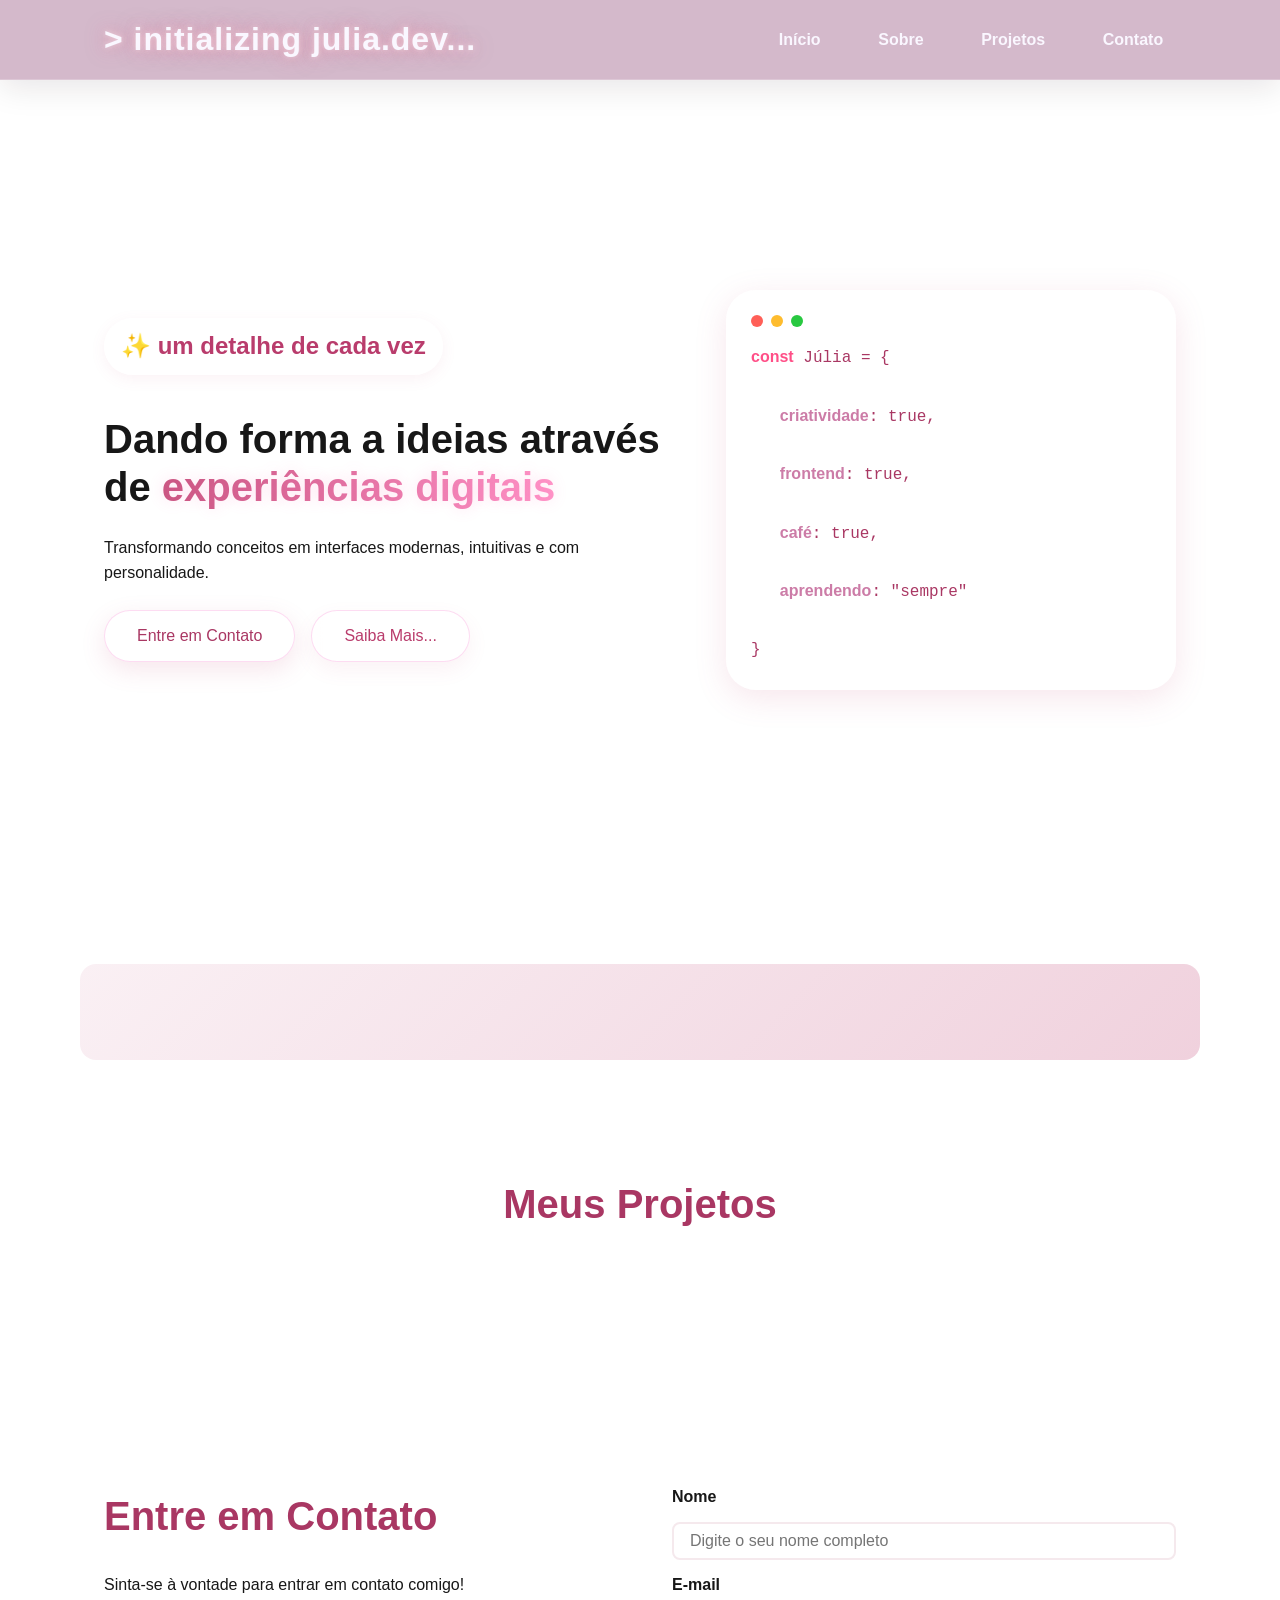
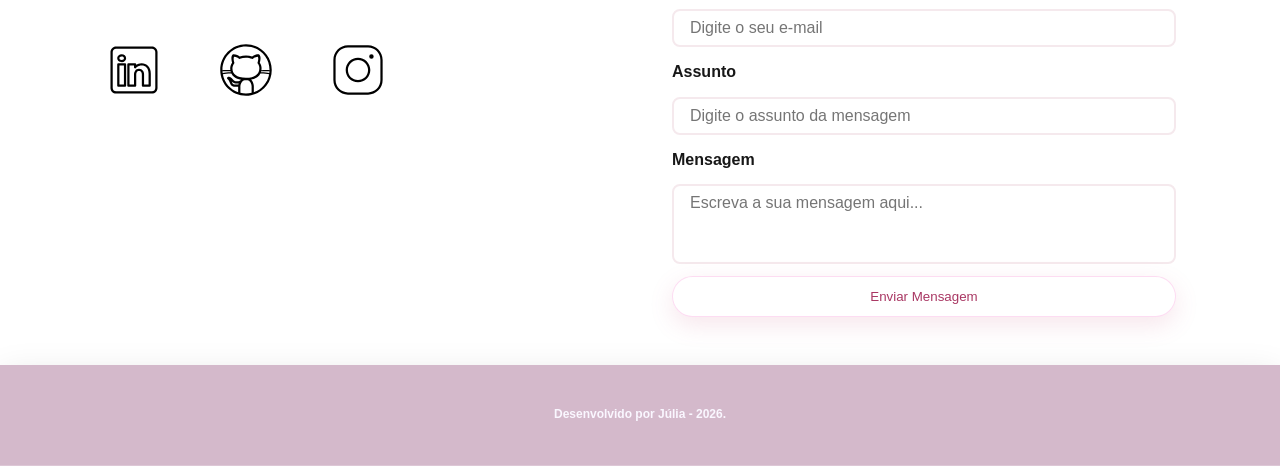
==== commit cc006087: "✨ melhorias" ====
--- a/index.html
+++ b/index.html
@@ -24,13 +24,18 @@
 </head>
 <body>
 
+    <div class="flowers-container"></div>
+
+
+    
+
      <!-- Cabeçalho da Página (header) -->
     <header>
 
          <div class="menu-content">
 
         <!-- TÍTULO -->
-        <a href="index.html" id="titulo">Portfólio</a>
+        <a href="index.html" id="titulo"> > initializing julia.dev...</a>
 
         <!-- MENU -->
         <nav>
@@ -42,7 +47,6 @@
             </ul>
         </nav>
 
-    
 
     </div>
 
@@ -54,28 +58,69 @@
     <section id="hero" class="section-container hero-container">
 
         <!-- BOAS VINDAS -->
-        <article class="hero-content">
-
-            <span>👋 Olá, eu sou a Júlia</span>
-            <h1>Desenvolvedora Full Stack</h1>
-            <!-- <p>Transformo ideias em código e crio experiências digitais incríveis.</p> -->
-
-            <p id="typing-text"></p>
-
-            <div class="buttons-container">
-                <a href="#contact" class="botao">Entre em Contato</a>
-                <a href="#about" class="botao-outline">Saiba Mais...</a>
-            </div>
-
-        </article>
+<article class="hero-content">
+
+    <span class="hero-tag">
+        ✨ um detalhe de cada vez
+    </span>
+
+   <h1>
+    Dando forma a ideias
+    através de
+    <span class="highlight">
+        experiências digitais
+    </span>
+</h1>
+
+    <p id="typing-text">
+        Transformando conceitos em interfaces modernas, intuitivas e com personalidade.
+    </p>
+
+    <div class="buttons-container">
+        <a href="#contact" class="botao">
+            Entre em Contato
+        </a>
+
+        <a href="#about" class="botao-outline">
+            Saiba Mais...
+        </a>
+    </div>
+
+</article>
 
         <!-- IMAGEM -->
-        <figure class="hero-image">
+        <!-- <figure class="hero-image">
+       
             <img src="./assets/img/foto_dev_woman.svg"
                  alt="Foto do autor."
                  class="float-animation">
-        </figure>
-
+        </figure> -->
+
+<div class="hero-code-card">
+
+<div class="code-header">
+
+<span class="dot"></span>
+<span class="dot"></span>
+<span class="dot"></span>
+
+</div>
+
+<pre>
+<span class="pink">const</span> Júlia = {
+
+   <span class="purple">criatividade</span>: true,
+
+   <span class="purple">frontend</span>: true,
+
+   <span class="purple">café</span>: true,
+
+   <span class="purple">aprendendo</span>: "sempre"
+
+}
+</pre>
+
+</div>
 
     </section>
 
--- a/assets/css/style.css
+++ b/assets/css/style.css
@@ -100,7 +100,6 @@
 
     --transition-default: all 0.3s ease;
 
-
 }
 
 
@@ -110,14 +109,77 @@
 }
 
 body {
+
     display: flex;
     flex-direction: column;
     min-width: 100vh;
-    background-color: var(--white);
+    background-color: var(--pink-00);
     line-height: 1.6;
     color: var(--black);
 
 }
+
+
+/* Animação flores*/
+
+/* Fundo animado */
+
+.flowers-container{
+
+position:fixed;
+
+top:0;
+left:0;
+
+width:100%;
+height:100%;
+
+pointer-events:none;
+
+overflow:hidden;
+
+z-index:-1;
+
+}
+
+/* pétalas */
+
+.flower{
+
+color :var(--pink-600);
+
+position:absolute;
+
+font-size:1.2rem;
+
+opacity:.6;
+
+animation:fall linear forwards;
+
+}
+
+@keyframes fall{
+
+0%{
+
+transform:
+translateY(-100px)
+rotate(0deg);
+
+}
+
+100%{
+
+transform:
+translateY(110vh)
+rotate(360deg);
+
+}
+
+}
+/* Fim da animação flores*/
+
+
 
 main {
     flex: 1;
@@ -141,47 +203,118 @@
 
 .botao,
 .botao-outline{
-    display: inline-block;
-    padding: 0.75rem 2rem;
-    border: 0.15rem solid transparent;
-    border-radius: var(--radius-md);
-    font-size: var(--text-base);
-    font-weight: 600;
-    text-align: center;
-    cursor: pointer;
-    transition: var(--transition-default);
+  position:relative;
+
+display:inline-block;
+
+overflow:hidden;
+
+padding:0.75rem 2rem;
+
+border-radius:999px;
+
+border:1px solid rgba(244, 104, 199, 0.229);
+
+backdrop-filter:blur(12px);
+
+-webkit-backdrop-filter:blur(12px);
+
+transition:all .4s ease;
 }
 
 /* Botões Primários */
 
 .botao{
-    border-color: var(--pink-500);
-    background-color: var(--pink-500);
-    color:var(--white);
-}
-.botao:hover{
-    border-color: var(--pink-800);
-    background-color: var(--pink-50);
-    box-shadow: var(--shadow-md);
-    color: var(--pink-500);
-    transform: translateY(-0.25rem);
-}
-
-/* Botões Secundários */
-
-.botao-outline:hover{
-    border-color: var(--white);
-    background-color: var(--pink-500);
-   color: var(--white);
-   box-shadow: var(--shadow-md);
-    transform: translateY(-0.25rem);
-}
+
+background:rgba(255,255,255,.18);
+
+color:var(--pink-800);
+
+box-shadow:
+0 8px 25px rgba(200,86,129,.15);
+
+}
+
+
+.botao:hover, .botao-outline:hover{
+transform:
+translateY(-4px);
+
+box-shadow:
+
+0 10px 30px rgba(200,86,129,.25);
+
+background:
+
+rgba(255, 255, 255, 0.579);
+cursor: pointer;
+
+}
+
+/* Botões Animados */
+
+/* brilho passando */
+
+@keyframes shine{
+
+0%{
+
+left:-120%;
+
+}
+
+100%{
+
+left:150%;
+
+}
+
+}
+
+/* Fim dos Botões Animados */
 
 
 .botao-outline{
-    border-color: var(--pink-500);
-    background-color: transparent;
-    color:var(--pink-500);
+
+background:rgba(255,255,255,.08);
+
+color:var(--pink-700);
+
+box-shadow:
+0 8px 20px rgba(200,86,129,.08);
+
+}
+
+/* Reflexo animado */
+
+.botao::before,
+.botao-outline::before{
+
+content:"";
+
+position:absolute;
+
+top:0;
+
+left:-120%;
+
+width:60%;
+
+height:100%;
+
+background:
+
+linear-gradient(
+90deg,
+transparent,
+rgba(255,255,255,.6),
+transparent
+);
+
+transform:skewX(-25deg);
+
+animation: shine 4s infinite;
+
 }
 
 /* Botões Pequenos - Card Projetos*/
@@ -200,14 +333,32 @@
 /* Secão Header - Cabeçalho e Menu*/
 
 header{
-    position: sticky;
-    top: 0;
-    z-index: 1000;
-    width: 100%;
-    height: 5rem;
-    border-bottom:  var(--spacing-xs) solid var(--gray-200);
-    box-shadow: var(--shadow-sm);
-    background-color: var(--pink-800);
+
+position:sticky;
+
+top:0;
+
+z-index:1000;
+
+width:100%;
+
+height:5rem;
+
+/* vidro */
+
+background:rgba(124, 44, 99, 0.33);
+
+backdrop-filter:blur(15px);
+
+-webkit-backdrop-filter:blur(15px);
+
+border-bottom:1px solid rgba(255,255,255,.2);
+
+box-shadow:
+
+0 8px 32px rgba(31,10,18,.1);
+
+transition:all .4s ease;
 
 }
 
@@ -216,17 +367,61 @@
   color: var(--white);
   transition: color 0.3s ease;
 }
-
-header a:hover {
-  color: var(--pink-900);
- /*box-shadow: var(--shadow-md);
-  transform: translateY(-0.25rem);*/
- 
-}
+.menu-list a:hover {
+background:rgba(255,255,255,.15);
+
+backdrop-filter:blur(10px);
+
+transform:translateY(-2px);
+
+color:var(--white);
+}
+
 
 #titulo {
-  font-size: var(--text-2xl);
-  font-weight: 700;
+font-size:var(--text-2xl);
+
+font-weight:700;
+
+letter-spacing:1px;
+
+position:relative;
+
+animation:titleBlink 2s infinite;
+
+text-shadow:
+
+0 0 5px rgba(255,255,255,.4),
+0 0 10px rgba(255,182,193,.5),
+0 0 20px rgba(200,86,129,.6);
+
+}
+
+@keyframes titleBlink{
+
+0%,100%{
+
+opacity:1;
+
+text-shadow:
+
+0 0 5px rgba(255,255,255,.4),
+0 0 10px rgba(255,182,193,.5),
+0 0 20px rgba(200,86,129,.6);
+
+}
+
+50%{
+
+opacity:.75;
+
+text-shadow:
+
+0 0 2px rgba(255,255,255,.2),
+0 0 5px rgba(255,182,193,.2);
+
+}
+
 }
 
 .menu-content {
@@ -247,7 +442,15 @@
 
 .menu-list a {
 padding: var(--spacing-xs);
-}
+position:relative;
+
+padding:.5rem .8rem;
+
+border-radius:30px;
+
+transition:all .3s ease;
+}
+
 
 /* Secão Hero */
 
@@ -264,27 +467,360 @@
   flex-direction:column;
   gap: var(--spacing-md);
 }
-.hero-content span {
+/* .hero-content span {
   font-size: var(--text-xl);
   font-weight: 700;
-}
+} */
 
 .hero-content h1 {
   font-size: var(--text-3xl);
   font-weight: 700;
-}
-.hero-content p,
-.about-content p,
-.contact-info p {
-  font-size: var(--text-lg);
-  color: var(--gray-400);
-}
-
-.hero-image {
+  line-height: 1.2;
+}
+
+.highlight{
+    display:inline; /* importante */
+
+    font-size: inherit;
+    font-weight: inherit;
+    line-height: inherit;
+
+    background: linear-gradient(
+        90deg,
+        var(--pink-500),
+        #ff95c8
+    );
+
+    -webkit-background-clip:text;
+    -webkit-text-fill-color:transparent;
+
+    text-shadow:
+    0 0 15px rgba(255,105,180,.2);
+}
+
+.hero-tag{
+
+display:inline-flex;
+align-items:center;
+
+width:fit-content;
+
+padding:.5rem 1rem;
+
+margin-bottom:1rem;
+
+border-radius:999px;
+
+background:rgba(255,255,255,.35);
+
+backdrop-filter:blur(10px);
+
+border:1px solid rgba(255,255,255,.4);
+
+font-size: var(--text-xl);
+
+font-weight:600;
+
+color:var(--pink-700);
+
+box-shadow:
+0 4px 15px rgba(200,86,129,.08);
+
+}
+
+/* .hero-image {
   display: flex;
   flex: 1;
   justify-content: center;
-}
+
+  position: relative;
+} */
+
+
+/* Card código */
+
+
+.hero-code-card{
+
+position:relative;
+
+flex:1;
+
+max-width:450px;
+
+padding:1.5rem;
+
+border-radius:30px;
+
+background:rgba(255,255,255,.18);
+
+backdrop-filter:blur(20px);
+
+-webkit-backdrop-filter:blur(20px);
+
+border:1px solid rgba(255,255,255,.3);
+
+box-shadow:
+0 8px 32px rgba(200,86,129,.15);
+
+overflow:hidden;
+
+animation:floatCode 5s ease-in-out infinite;
+
+}
+
+
+/* topo editor */
+
+.code-header{
+
+display:flex;
+
+align-items:center;
+
+gap:.5rem;
+
+margin-bottom:1rem;
+
+}
+
+
+/* bolinhas */
+
+.dot{
+
+width:12px;
+
+height:12px;
+
+border-radius:50%;
+
+display:block;
+
+}
+
+.dot:nth-child(1){
+
+background:#ff5f57;
+
+}
+
+.dot:nth-child(2){
+
+background:#febc2e;
+
+}
+
+.dot:nth-child(3){
+
+background:#28c840;
+
+}
+
+
+/* código */
+
+.hero-code-card pre{
+
+margin:0;
+
+font-family:monospace;
+
+font-size:1rem;
+
+line-height:1.8;
+
+color:var(--pink-800);
+
+white-space:pre-wrap;
+
+}
+
+
+/* palavras destacadas */
+
+.pink{
+
+font-weight:700;
+
+color:#ff4f87;
+
+}
+
+.purple{
+
+font-weight:700;
+
+color:#cc7ca7;
+
+}
+
+
+/* brilho */
+
+.hero-code-card::before{
+
+content:"";
+
+position:absolute;
+
+top:0;
+
+left:-100%;
+
+width:50%;
+
+height:100%;
+
+background:
+
+linear-gradient(
+90deg,
+transparent,
+rgba(255,255,255,.35),
+transparent
+);
+
+transform:skewX(-25deg);
+
+animation:shineCard 5s infinite;
+
+}
+
+
+/* animações */
+
+@keyframes floatCode{
+
+0%,100%{
+
+transform:translateY(0);
+
+}
+
+50%{
+
+transform:translateY(-10px);
+
+}
+
+}
+
+@keyframes shineCard{
+
+100%{
+
+left:180%;
+
+}
+
+}
+
+/* FIM CÓDIGO CARD */
+
+/* Animação das bolinhas */
+
+.dot{
+
+width:12px;
+height:12px;
+
+border-radius:50%;
+
+display:block;
+
+animation: loadingDots 1.5s infinite ease-in-out;
+
+}
+
+/* delay individual */
+
+.dot:nth-child(1){
+
+animation-delay:0s;
+
+}
+
+.dot:nth-child(2){
+
+animation-delay:.2s;
+
+}
+
+.dot:nth-child(3){
+
+animation-delay:.4s;
+
+}
+
+
+/* efeito */
+
+@keyframes loadingDots{
+
+0%,100%{
+
+transform:translateY(0);
+
+opacity:.5;
+
+}
+
+50%{
+
+transform:translateY(-5px);
+
+opacity:1;
+
+}
+
+}
+
+/* FIM ANIMAÇÃO */
+
+
+
+
+
+.hero-glow{
+
+position:absolute;
+
+width:300px;
+height:300px;
+
+background:radial-gradient(
+circle,
+rgba(200,86,129,.6),
+transparent 70%
+);
+
+filter:blur(50px);
+
+animation: glowMove 5s ease-in-out infinite;
+
+z-index:-1;
+
+}
+
+@keyframes glowMove{
+
+0%,100%{
+
+transform:scale(1);
+
+}
+
+50%{
+
+transform:scale(1.2);
+
+}
+
+}
+
+
+
 
 .hero-image img {
   width: 100%;
@@ -319,6 +855,8 @@
   border-radius: var(--radius-lg);
   background-color: var(--gray-200);
 }
+
+
 
 /* Efeito About */
 
@@ -373,6 +911,7 @@
   align-items: center;
   gap: var(--spacing-lg);
   margin-top: var(--spacing-lg);
+
 }
 
 .about-buttons-data .botao {
@@ -436,7 +975,7 @@
 .project-card:hover {
     box-shadow: var(--shadow-lg);
     transform: translateY(-0.25rem);
-    box-shadow: var(--pink-900) 0px 0px 15px;
+    box-shadow: var(--pink-200) 0px 0px 15px;
 }
 
 .project-image {
@@ -684,10 +1223,23 @@
 
 footer {
   padding: 2.5rem;
-  background: linear-gradient(to right, var(--pink-500), var(--pink-500));
-  font-weight: 600;
+  font-size: var(--text-sm);
+  font-weight: 700;
   text-align: center;
   color: var(--white);
+  background:rgba(124, 44, 99, 0.33);
+
+backdrop-filter:blur(15px);
+
+-webkit-backdrop-filter:blur(15px);
+
+border-bottom:1px solid rgba(255,255,255,.2);
+
+box-shadow:
+
+0 8px 32px rgba(31,10,18,.1);
+
+transition:all .4s ease;
 }
 
 
@@ -1167,6 +1719,8 @@
 footer {
     padding: var(--spacing-md) var(--spacing-sm);
     font-size: var(--text-sm);
+    
+    
 }
 
             /* Success Page */
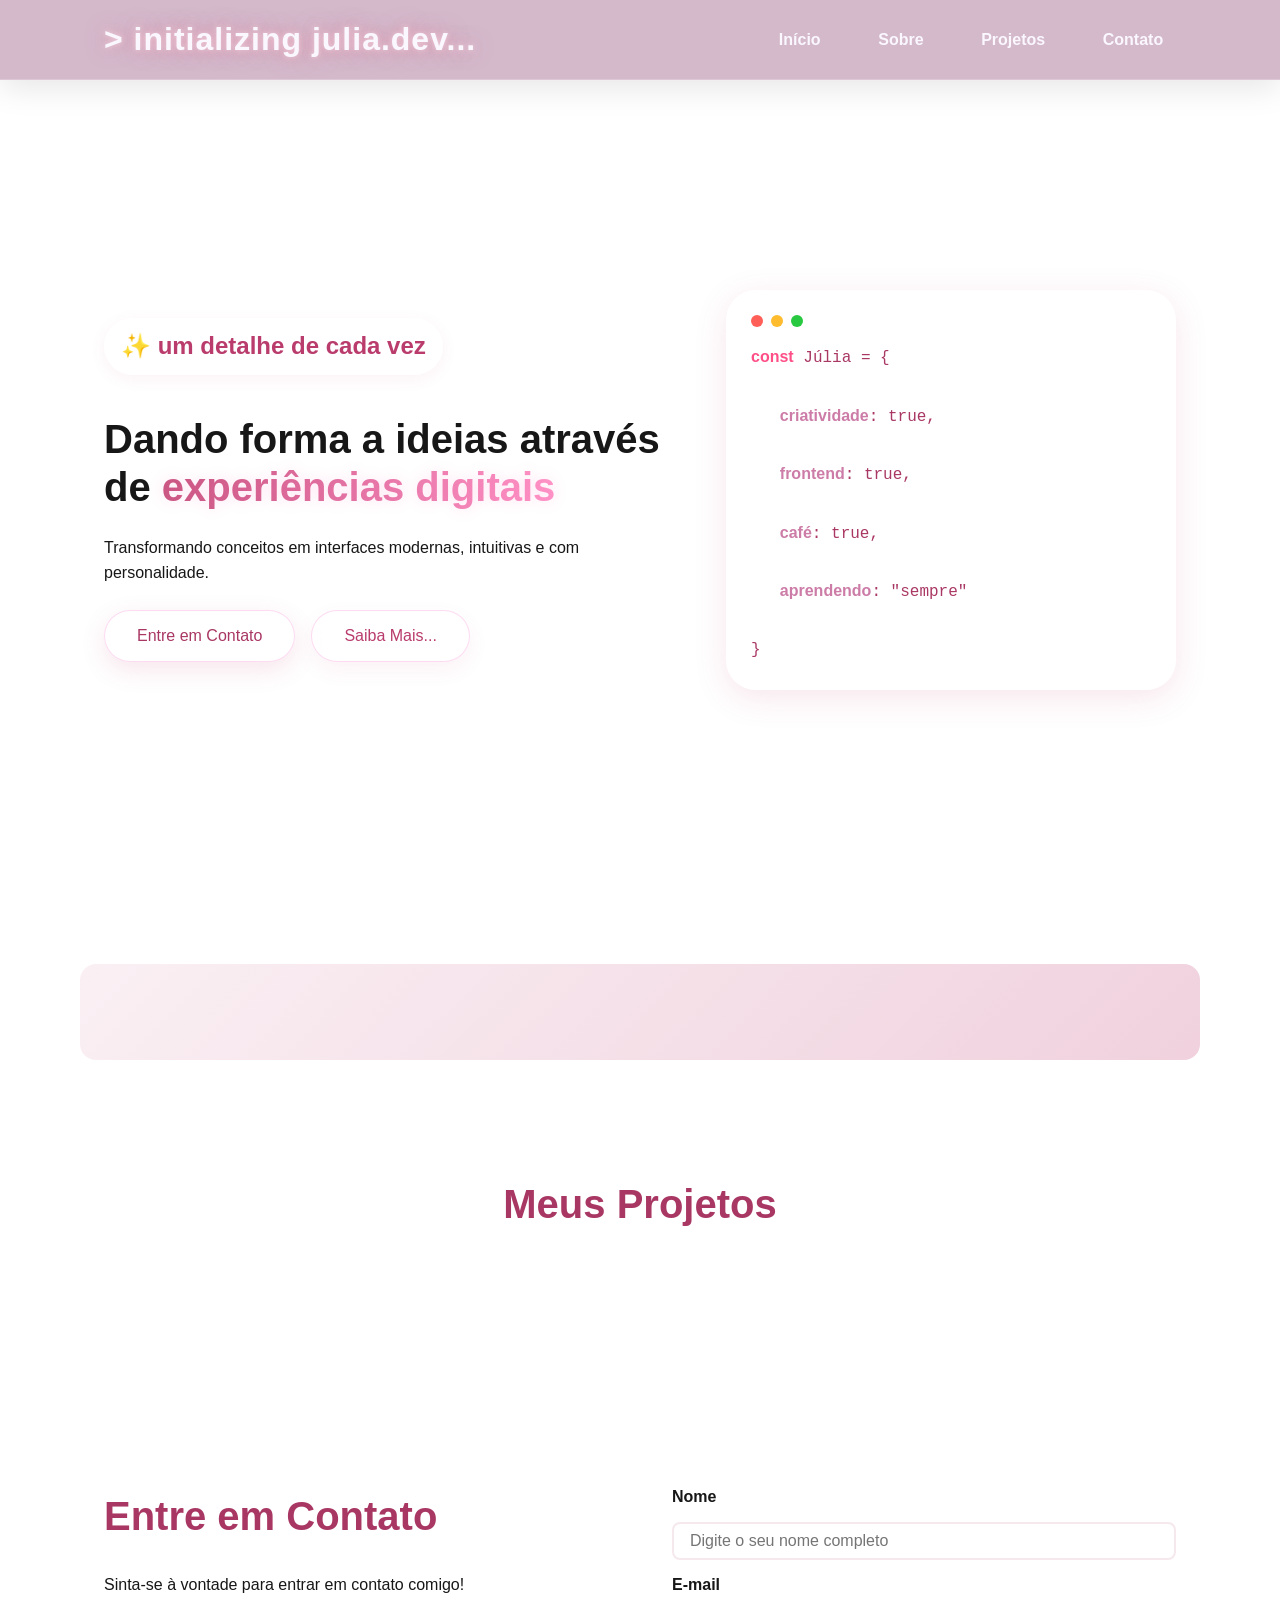
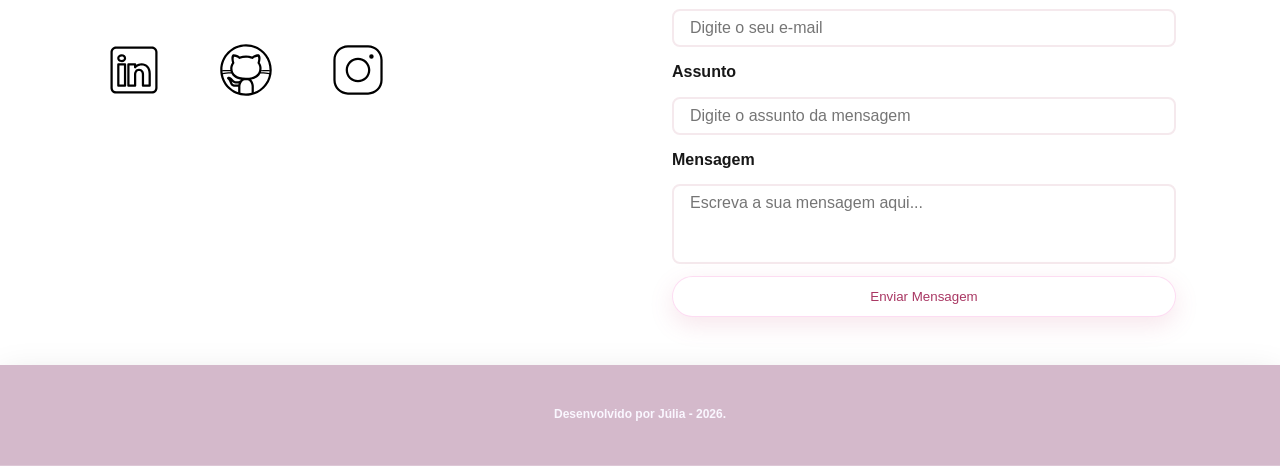
==== commit b1eaa43c: "✨ New Feature: ADD links" ====
--- a/index.html
+++ b/index.html
@@ -13,14 +13,14 @@
     <meta name="viewport" content="width=device-width, initial-scale=1.0">
 
 
-     <link rel="icon" type="image/svg+xml" href="./assets/img/favicon.svg">
+     <link rel="icon" type="image/svg+xml" href="./assets/img/icons8-flower-48.svg">
 
      <!-- SWIPER CSS -->
     <link rel="stylesheet" href="https://cdn.jsdelivr.net/npm/swiper@11/swiper-bundle.min.css">     
 
         <!-- CSS Principal da página -->
      <link rel="stylesheet" href="./assets/css/style.css">
-    <title> Portfólio Júlia</title>
+    <title> Portfólio de Júlia</title>
 </head>
 <body>
 
@@ -162,13 +162,13 @@
         <p>Sinta-se à vontade para entrar em contato comigo!</p>
 
         <div class="social-container">
-            <a href="#" target="_blank" class="social-icon" aria-label="LinkedIn">
+            <a href="https://www.linkedin.com/in/juliadlima/" target="_blank" class="social-icon" aria-label="LinkedIn">
                 <img src="./assets/icons/social/linkedin.svg" alt="Link para o Linkedin">
             </a>
-            <a href="#" target="_blank" class="social-icon" aria-label="GitHub">
+            <a href="https://github.com/majulial" target="_blank" class="social-icon" aria-label="GitHub">
                 <img src="./assets/icons/social/github.svg" alt="Link para o GitHub">
             </a>
-            <a href="#" target="_blank" class="social-icon" aria-label="Instagram">
+            <a href="https://www.instagram.com/majulials" target="_blank" class="social-icon" aria-label="Instagram">
                 <img src="./assets/icons/social/instagram.svg" alt="Link para o Instagram">
             </a>
         </div>
--- a/assets/css/style.css
+++ b/assets/css/style.css
@@ -108,11 +108,13 @@
     scroll-behavior: smooth;
 }
 
+
 body {
 
     display: flex;
     flex-direction: column;
-    min-width: 100vh;
+    min-height:100vh;
+    width:100%;
     background-color: var(--pink-00);
     line-height: 1.6;
     color: var(--black);
@@ -1308,6 +1310,28 @@
 
 @media screen and (max-width: 1024px) {
 
+
+
+
+    .hero-content{
+    display:flex;
+    flex-direction:column;
+    align-items:center;
+    justify-content:center;
+    text-align:center;
+}
+
+    .hero-code-card{
+        width:600px; 
+        
+    }
+
+    .hero-code-card pre{
+    text-align: left;
+    align-self: flex-start;
+}
+
+
     /* Layout */
     .section-container {
         padding: var(--spacing-lg) var(--spacing-md);
@@ -1326,9 +1350,6 @@
         font-size: var(--text-base);
     }
 
-    .section-container span {
-        font-size: var(--text-lg);
-    }
 
     .success-content h1 {
         font-size: var(--text-3xl);
@@ -1338,12 +1359,9 @@
         font-size: var(--text-xl);
     }
 
-    /* Header - Oculta menu em telas pequenas */
-    @media (max-width: 768px) {
-        .menu-list {
+     .menu-list {
             display: none;
         }
-    }
 
     /* Hero */
 .hero-container {
@@ -1567,18 +1585,22 @@
 
 .hero-content {
     gap: var(--spacing-xs);
-    width: 100%;
+    width: 150%;
 }
 
 .buttons-container {
-    flex-direction: column;
-    gap: 0.75rem;
-    width: 100%;
+     display:flex;
+    flex-direction:column;
+    align-items:center;
+    gap:0.75rem;
+    width:100%;
 }
 
 .buttons-container .botao,
 .buttons-container .botao-outline {
-    width: 100%;
+     width:20%;
+    max-width:18rem;
+    text-align:center;
 }
 
 .hero-container .botao,
@@ -1586,6 +1608,8 @@
     padding: 0.75rem 1rem;
     font-size: 0.95rem;
     white-space: nowrap;
+    white-space:normal;
+    overflow-wrap:break-word;
 }
 
 .hero-image {
@@ -1628,27 +1652,39 @@
 
 .projects-container {
     margin: var(--spacing-lg) auto 0;
+    width:100%;
 }
 
 .projects-swiper {
-    position: relative;
-    margin: 0;
-    padding: var(--spacing-sm) 0 2rem 0;
-    overflow: visible;
+     width:100%;
+    padding:0 var(--spacing-sm) 3rem;
+    overflow:hidden;
+}
+
+.swiper-wrapper{
+    align-items:stretch;
+}
+
+.swiper-slide{
+    width:auto;
+    display:flex;
+    justify-content:center;
+    height:auto;
 }
 
 .project-card {
-    width: 100%;
-    height: 20rem;
-    max-width: 20rem;
+      width:100%;
+    max-width:100%;
+    min-height:22rem;
+    height:auto;
 }
 
 .project-image {
-    height: 10rem;
+    height:8rem;
 }
 
 .project-content {
-    padding: var(--spacing-md);
+    height: 100%;
 }
 
 .project-content h3 {
